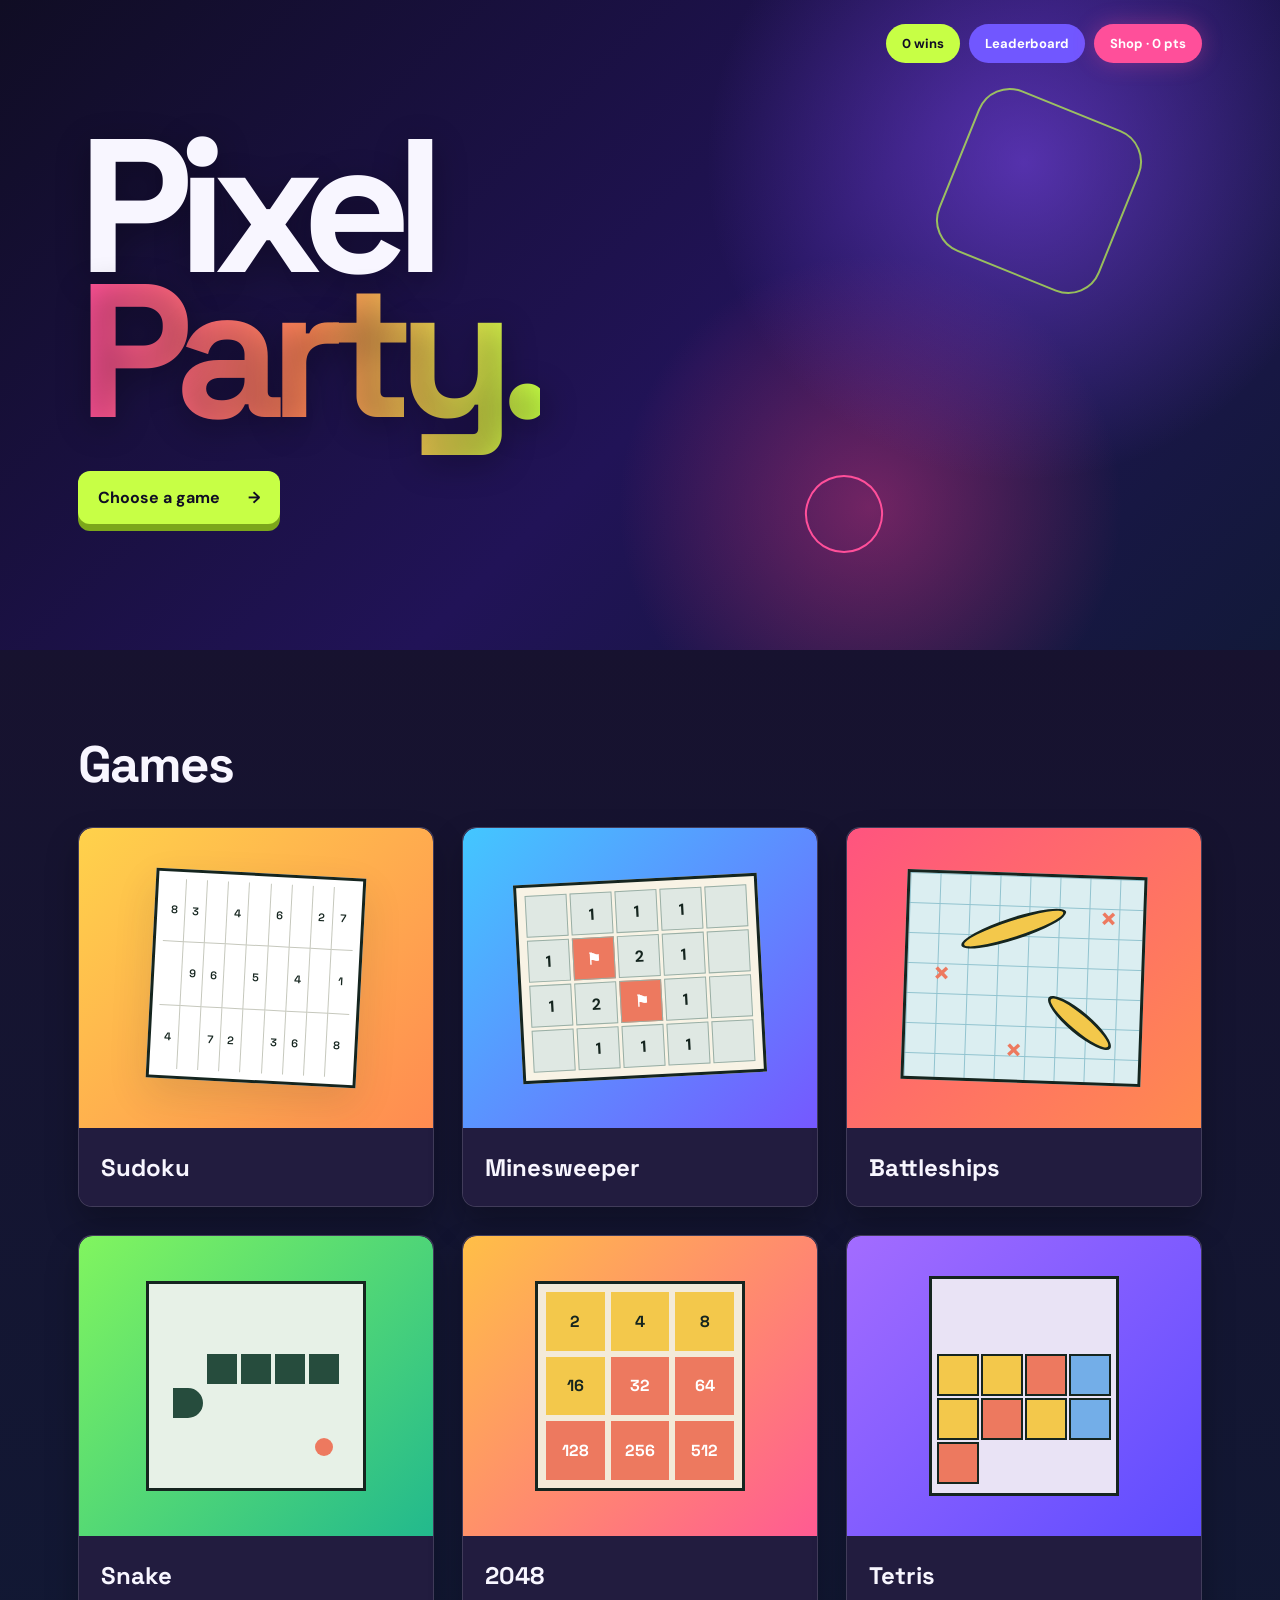
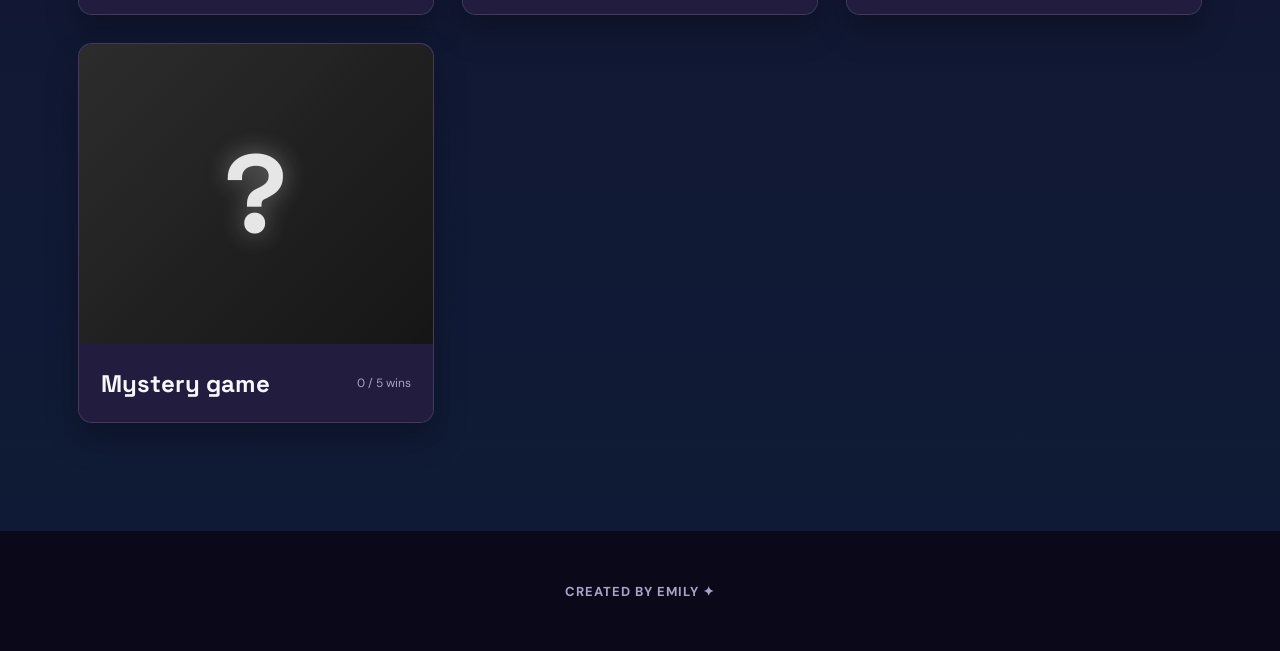
==== index.html @ 3527d2e4 "Build Pixel Party game collection" ====
<!doctype html>
<html lang="en">
<head>
  <meta charset="utf-8">
  <meta name="viewport" content="width=device-width, initial-scale=1">
  <meta name="theme-color" content="#fff8e8">
  <title>Pixel Party — Quick classic games</title>
  <link rel="stylesheet" href="styles.css">
</head>
<body class="home-body">
  <main>
    <div class="stat-pills">
      <span class="wins-pill"><b id="home-wins">0</b> wins</span>
      <a class="leader-pill" href="leaderboard.html">Leaderboard</a>
      <a class="shop-pill" href="shop.html" title="Points are saved in this browser">Shop · <span id="home-points">0</span> pts</a>
    </div>
    <section class="hero">
      <div class="hero-copy">
        <h1>Pixel<br><span>Party.</span></h1>
        <a class="primary-button" href="#games">Choose a game <span>→</span></a>
      </div>
    </section>

    <section class="games-section" id="games">
      <div class="section-heading">
        <h2>Games</h2>
      </div>
      <div class="game-grid">
        <article class="game-card card-yellow">
          <div class="game-preview sudoku-preview">
            <div class="preview-grid" aria-hidden="true"><span>8</span><span>3</span><span></span><span>4</span><span></span><span>6</span><span></span><span>2</span><span>7</span><span></span><span>9</span><span>6</span><span></span><span>5</span><span></span><span>4</span><span></span><span>1</span><span>4</span><span></span><span>7</span><span>2</span><span></span><span>3</span><span>6</span><span></span><span>8</span></div>
            <a class="play-pop" href="sudoku.html"><span>▶</span> Play now</a>
          </div>
          <div class="card-meta"><h3>Sudoku</h3></div>
        </article>

        <article class="game-card card-blue">
          <div class="game-preview mine-preview">
            <div class="mine-grid"><i></i><i>1</i><i>1</i><i>1</i><i></i><i>1</i><i>⚑</i><i>2</i><i>1</i><i></i><i>1</i><i>2</i><i>⚑</i><i>1</i><i></i><i></i><i>1</i><i>1</i><i>1</i><i></i></div>
            <a class="play-pop" href="minesweeper.html"><span>▶</span> Play now</a>
          </div>
          <div class="card-meta"><h3>Minesweeper</h3></div>
        </article>

        <article class="game-card card-coral">
          <div class="game-preview ship-preview">
            <div class="sea"><span class="ship ship-a"></span><span class="ship ship-b"></span><i class="splash s1">×</i><i class="splash s2">×</i><i class="splash s3">×</i></div>
            <a class="play-pop" href="battleships.html"><span>▶</span> Play now</a>
          </div>
          <div class="card-meta"><h3>Battleships</h3></div>
        </article>
        <article class="game-card card-snake">
          <div class="game-preview snake-preview">
            <div class="snake-art" aria-hidden="true"><i></i><i></i><i></i><i></i><i></i><b></b></div>
            <a class="play-pop" href="snake.html"><span>▶</span> Play now</a>
          </div>
          <div class="card-meta"><h3>Snake</h3></div>
        </article>
        <article class="game-card card-2048">
          <div class="game-preview twenty-preview">
            <div class="twenty-art" aria-hidden="true"><i>2</i><i>4</i><i>8</i><i>16</i><i>32</i><i>64</i><i>128</i><i>256</i><i>512</i></div>
            <a class="play-pop" href="2048.html"><span>▶</span> Play now</a>
          </div>
          <div class="card-meta"><h3>2048</h3></div>
        </article>
        <article class="game-card card-tetris">
          <div class="game-preview tetris-preview">
            <div class="tetris-art" aria-hidden="true"><i></i><i></i><i></i><i></i><i></i><i></i><i></i><i></i><i></i></div>
            <a class="play-pop" href="tetris.html"><span>▶</span> Play now</a>
          </div>
          <div class="card-meta"><h3>Tetris</h3></div>
        </article>
        <article class="game-card mystery-card" id="mystery-card">
          <div class="game-preview mystery-preview">
            <div class="mystery-mark" aria-hidden="true">?</div>
            <a class="play-pop mystery-link" href="memory.html"><span>▶</span> Play now</a>
          </div>
          <div class="card-meta"><h3 id="mystery-title">Mystery game</h3><span class="unlock-copy" id="unlock-copy">Win 5 games</span></div>
        </article>
      </div>
    </section>
  </main>
  <footer class="creator-footer">Created by Emily ✦</footer>
  <script src="games.js"></script><script>initHomeEconomy()</script>
</body>
</html>
---- styles.css ----
@import url('https://fonts.googleapis.com/css2?family=DM+Sans:wght@400;500;600;700&family=Space+Grotesk:wght@600;700&display=swap');
:root{--ink:#15251f;--paper:#fffaf0;--cream:#f3ead8;--green:#264c3d;--yellow:#f3c84b;--blue:#73aee8;--coral:#ed795f;--white:#fffef9;--shadow:0 16px 40px rgba(28,48,40,.12)}
*{box-sizing:border-box}html{scroll-behavior:smooth}body{margin:0;background:var(--paper);color:var(--ink);font-family:'DM Sans',sans-serif}.site-header{height:78px;display:flex;align-items:center;justify-content:space-between;max-width:1180px;margin:auto;padding:0 28px;border-bottom:1px solid rgba(21,37,31,.12)}a{color:inherit}.brand{font-family:'Space Grotesk',sans-serif;font-weight:700;text-decoration:none;font-size:20px;display:flex;align-items:center;gap:10px}.brand-mark{width:31px;height:31px;display:grid;place-items:center;background:var(--green);color:#fff;border-radius:6px;transform:rotate(-4deg)}.quiet-link{font-weight:600;text-decoration:none;font-size:14px}.quiet-link span{margin-left:7px}.hero{min-height:590px;max-width:1180px;margin:auto;padding:70px 28px 64px;display:grid;grid-template-columns:1.1fr .9fr;align-items:center;gap:50px}.eyebrow{text-transform:uppercase;letter-spacing:.18em;font-size:12px;font-weight:700;margin:0 0 18px;color:#476057}.hero h1{font:700 clamp(54px,7vw,94px)/.92 'Space Grotesk',sans-serif;letter-spacing:-.06em;margin:0}.hero h1 span{color:var(--coral)}.hero-text{font-size:18px;line-height:1.6;max-width:500px;color:#53645e;margin:30px 0}.primary-button{display:inline-flex;align-items:center;gap:28px;background:var(--green);color:white;padding:16px 20px;border-radius:8px;text-decoration:none;font-weight:700;box-shadow:0 7px 0 #17362a;transition:.15s}.primary-button:hover{transform:translateY(-2px);box-shadow:0 9px 0 #17362a}.hero-art{height:390px;position:relative;background:var(--yellow);border-radius:48% 52% 42% 58%/45% 44% 56% 55%;transform:rotate(-2deg)}.mini-window{position:absolute;background:var(--white);box-shadow:var(--shadow);border:3px solid var(--ink)}.window-one{width:210px;height:220px;top:38px;left:38px;border-radius:12px;display:grid;grid-template-columns:repeat(3,1fr);grid-template-rows:28px repeat(2,1fr);padding:10px;gap:4px;transform:rotate(-7deg)}.window-one span{width:9px;height:9px;border-radius:50%;background:var(--coral);align-self:center}.window-one span+span{background:var(--yellow)}.window-one span+span+span{background:var(--blue)}.window-one b{display:grid;place-items:center;border:1px solid #c6c8bd;font:600 20px 'Space Grotesk'}.window-two{width:190px;height:180px;right:20px;bottom:28px;border-radius:10px;display:grid;grid-template-columns:repeat(3,1fr);padding:15px;gap:4px;transform:rotate(8deg)}.window-two i{font-style:normal;display:grid;place-items:center;background:#d4e3da;border:1px solid #9eafa5}.window-two i:first-child{background:var(--coral);color:white}.spark{position:absolute;font-size:34px}.spark-one{right:20px;top:20px}.spark-two{left:5px;bottom:35px;color:var(--coral)}.games-section{background:var(--green);color:white;padding:88px max(28px,calc((100vw - 1124px)/2)) 108px}.section-heading{display:flex;justify-content:space-between;align-items:end;margin-bottom:38px}.section-heading .eyebrow{color:#bed2c9}.section-heading h2{font:700 clamp(36px,4vw,54px) 'Space Grotesk';letter-spacing:-.04em;margin:0}.section-heading>p{color:#bed2c9;max-width:270px;line-height:1.5}.game-grid{display:grid;grid-template-columns:repeat(3,1fr);gap:24px}.game-card{color:var(--ink)}.game-preview{height:300px;border-radius:14px;position:relative;overflow:hidden;display:grid;place-items:center}.card-yellow .game-preview{background:var(--yellow)}.card-blue .game-preview{background:var(--blue)}.card-coral .game-preview{background:var(--coral)}.play-pop{position:absolute;left:50%;bottom:18px;transform:translate(-50%,20px);opacity:0;background:var(--ink);color:white;padding:13px 18px;border-radius:8px;text-decoration:none;font-weight:700;white-space:nowrap;transition:.22s;z-index:4}.play-pop span{font-size:10px;margin-right:7px}.game-preview:hover .play-pop,.game-preview:focus-within .play-pop{opacity:1;transform:translate(-50%,0)}.preview-grid{width:210px;height:210px;background:white;padding:7px;display:grid;grid-template-columns:repeat(9,1fr);word-spacing:100px;overflow:hidden;font:600 11px/22px 'Space Grotesk';box-shadow:var(--shadow);transform:rotate(3deg);border:3px solid var(--ink)}.mine-grid{display:grid;grid-template-columns:repeat(5,42px);gap:3px;transform:rotate(-3deg);border:3px solid var(--ink);padding:8px;background:#f8f3e5}.mine-grid i{height:42px;display:grid;place-items:center;background:#dfe8e3;border:1px solid #9aafa5;font-style:normal;font-weight:700}.mine-grid i:nth-child(7),.mine-grid i:nth-child(13){background:var(--coral);color:white}.sea{width:240px;height:210px;background-color:#dbeef1;background-image:linear-gradient(#91c3cf 1px,transparent 1px),linear-gradient(90deg,#91c3cf 1px,transparent 1px);background-size:30px 30px;border:3px solid var(--ink);position:relative;transform:rotate(2deg)}.ship{position:absolute;height:22px;border:3px solid var(--ink);border-radius:50%;background:var(--yellow)}.ship-a{width:110px;top:42px;left:50px;transform:rotate(-20deg)}.ship-b{width:80px;bottom:48px;right:20px;transform:rotate(38deg)}.splash{position:absolute;color:var(--coral);font:700 30px 'Space Grotesk';font-style:normal}.s1{left:25px;top:80px}.s2{right:25px;top:20px}.s3{left:100px;bottom:10px}.card-meta{background:var(--white);border-radius:0 0 12px 12px;padding:22px 20px;display:flex;justify-content:space-between;align-items:end}.card-meta>div{display:flex;align-items:baseline;gap:11px}.game-number{font-size:11px;color:#85918c;font-weight:700}.card-meta h3{font:700 25px 'Space Grotesk';margin:0}.card-meta p{font-size:12px;color:#6a7873;margin:0}footer{max-width:1180px;margin:auto;min-height:150px;padding:40px 28px;display:flex;justify-content:space-between;align-items:center;color:#53645e;font-size:13px}footer a{font-weight:700;text-decoration:none}.footer-brand{color:var(--ink);font-size:17px}
/* Game pages */
.game-body{min-height:100vh;background:#f4eddf}.game-shell{max-width:980px;margin:auto;padding:24px}.game-top{display:flex;align-items:center;justify-content:space-between;margin-bottom:32px}.back-link{text-decoration:none;font-weight:700}.game-title{text-align:center}.game-title h1{font:700 42px 'Space Grotesk';margin:10px 0 4px}.game-title p{color:#60716a;margin:0}.board-wrap{background:var(--white);border:1px solid #ded8ca;border-radius:18px;padding:28px;box-shadow:var(--shadow);max-width:660px;margin:28px auto}.toolbar{display:flex;justify-content:space-between;align-items:center;margin-bottom:22px}.toolbar button,.reset-btn{font:700 14px 'DM Sans';border:0;background:var(--green);color:white;border-radius:7px;padding:11px 16px;cursor:pointer}.status{font-weight:700;color:#52655d}.game-note{text-align:center;color:#6f7d77;font-size:13px;margin-top:18px}
.sudoku-board{display:grid;grid-template-columns:repeat(9,1fr);max-width:504px;margin:auto;border:3px solid var(--ink)}.sudoku-cell{aspect-ratio:1;border:1px solid #bdc7c1;background:white;text-align:center;font:600 clamp(16px,3vw,23px) 'Space Grotesk';width:100%;min-width:0;color:#1d5f90}.sudoku-cell:focus{outline:3px solid var(--yellow);z-index:2}.sudoku-cell.given{background:#f0ecdf;color:var(--ink)}.sudoku-cell:nth-child(3n){border-right:3px solid var(--ink)}.sudoku-cell:nth-child(9n){border-right:0}.sudoku-cell:nth-child(n+19):nth-child(-n+27),.sudoku-cell:nth-child(n+46):nth-child(-n+54){border-bottom:3px solid var(--ink)}
.mines-board{display:grid;grid-template-columns:repeat(9,1fr);max-width:504px;margin:auto;border:3px solid var(--ink);background:#9bada5}.mine-cell{aspect-ratio:1;border:1px solid #a8b4ae;background:#dce5e0;font:700 18px 'Space Grotesk';cursor:pointer;color:#206b9b}.mine-cell:hover{background:#f3c84b}.mine-cell.open{background:#f6f2e7;cursor:default}.mine-cell.flagged{background:#f3c84b}.mine-cell.boom{background:var(--coral)}
.battle-layout{display:grid;grid-template-columns:1fr 1fr;gap:26px}.battle-side h3{text-align:center;font:700 18px 'Space Grotesk'}.battle-grid{display:grid;grid-template-columns:repeat(8,1fr);border:3px solid var(--ink)}.battle-cell{aspect-ratio:1;border:1px solid #83acb5;background:#d8eff2;cursor:pointer;padding:0}.battle-cell:hover{background:#f3c84b}.battle-cell.ship-cell{background:#6b887b}.battle-cell.hit{background:var(--coral)}.battle-cell.miss{background:#eef7f8;position:relative}.battle-cell.miss:after{content:'•';font-size:24px;color:#7da5ad}.battle-cell.sunk{background:#283c34}
@media(max-width:760px){.hero{grid-template-columns:1fr;padding-top:48px}.hero-art{height:300px}.section-heading{display:block}.section-heading>p{margin-top:16px}.game-grid{grid-template-columns:1fr}.game-preview{height:280px}.card-meta p{display:none}.game-preview .play-pop{opacity:1;transform:translate(-50%,0)}footer{flex-direction:column;gap:25px}.battle-layout{grid-template-columns:1fr}.game-shell{padding:16px}.board-wrap{padding:16px}.hero h1{font-size:54px}}
@media(prefers-reduced-motion:reduce){html{scroll-behavior:auto}*{transition:none!important}}

/* Simplified homepage and Sudoku controls */
.hero{min-height:610px;display:flex;align-items:center;padding:80px 28px 72px}
.hero-copy{width:100%}
.hero h1{font-size:clamp(88px,15vw,190px);line-height:.76;letter-spacing:-.085em}
.hero-text{margin:42px 0 30px}
.difficulty-picker{display:flex;gap:7px;flex-wrap:wrap}
.toolbar .difficulty-button{background:#ebe8de;color:var(--ink);border:1px solid #b9c2bd;padding:9px 13px}
.toolbar .difficulty-button.active{background:var(--yellow);border-color:var(--ink)}
.board-wrap>.status{margin:0 0 16px;text-align:center}
@media(max-width:760px){.hero{min-height:540px}.hero h1{font-size:clamp(76px,25vw,120px)}.toolbar{gap:12px;align-items:flex-start}.difficulty-picker{gap:5px}}

/* End-of-game popup */
.game-modal{position:fixed;inset:0;z-index:20;display:grid;place-items:center;padding:24px;background:rgba(21,37,31,.62);opacity:0;visibility:hidden;transition:opacity .18s ease,visibility .18s ease}
.game-modal.open{opacity:1;visibility:visible}
.game-modal-card{width:min(390px,100%);background:var(--white);border:3px solid var(--ink);border-radius:16px;padding:32px;text-align:center;box-shadow:0 18px 0 rgba(21,37,31,.25);transform:translateY(12px);transition:transform .18s ease}
.game-modal.open .game-modal-card{transform:translateY(0)}
.game-modal-icon{width:52px;height:52px;display:grid;place-items:center;margin:0 auto 18px;border-radius:50%;background:var(--yellow);font-size:24px}
.game-modal h2{font:700 32px 'Space Grotesk';margin:0 0 8px}
.game-modal p{margin:0 0 24px;color:#66756f}
.game-modal-actions{display:grid;gap:10px}
.game-modal-actions button,.game-modal-actions a{display:block;border:0;border-radius:8px;padding:14px 18px;font:700 14px 'DM Sans';text-decoration:none;cursor:pointer}
.game-modal-actions button{background:var(--green);color:white}
.game-modal-actions a{background:#ebe8de;color:var(--ink)}

/* Cleaner, unified game cards */
.hero{min-height:570px}
.hero .primary-button{margin-top:48px}
.section-heading{display:block;margin-bottom:30px}
.section-heading h2{font:700 clamp(36px,4vw,54px) 'Space Grotesk';letter-spacing:-.04em;margin:0}
.game-card{display:flex;flex-direction:column;overflow:hidden;border-radius:14px;background:var(--white)}
.game-preview{width:100%;border-radius:14px 14px 0 0}
.card-meta{min-height:78px;border-radius:0;padding:20px 22px;display:flex;align-items:center}
.card-meta h3{font:700 24px 'Space Grotesk';margin:0}
footer{justify-content:center;min-height:120px}
.preview-grid{grid-template-columns:repeat(9,1fr);grid-template-rows:repeat(3,1fr);word-spacing:normal;line-height:normal;padding:7px}
.preview-grid span{display:grid;place-items:center;border-right:1px solid #c6c8bd;border-bottom:1px solid #c6c8bd}
.preview-grid span:nth-child(9n){border-right:0}
.preview-grid span:nth-last-child(-n+9){border-bottom:0}
.card-snake .game-preview{background:#86b889}.card-2048 .game-preview{background:#e6b76b}.card-tetris .game-preview{background:#9078c5}
.snake-art{width:220px;height:210px;position:relative;background:#e7f1e7;border:3px solid var(--ink);display:grid;grid-template-columns:repeat(5,34px);place-content:center}.snake-art i{height:34px;background:var(--green);border:2px solid #e7f1e7}.snake-art i:nth-child(1){grid-column:2}.snake-art i:nth-child(5){border-radius:0 50% 50% 0}.snake-art b{position:absolute;width:18px;height:18px;background:var(--coral);border-radius:50%;right:30px;bottom:32px}.twenty-art{width:210px;display:grid;grid-template-columns:repeat(3,1fr);gap:6px;padding:8px;background:#f3ead8;border:3px solid var(--ink)}.twenty-art i{aspect-ratio:1;display:grid;place-items:center;background:var(--yellow);font:700 16px 'Space Grotesk';font-style:normal}.twenty-art i:nth-child(n+5){background:var(--coral);color:white}.tetris-art{width:190px;height:220px;display:grid;grid-template-columns:repeat(4,42px);grid-auto-rows:42px;align-content:end;justify-content:center;border:3px solid var(--ink);background:#e9e3f5;padding:9px;gap:2px}.tetris-art i{background:var(--yellow);border:2px solid var(--ink)}.tetris-art i:nth-child(3n){background:var(--coral)}.tetris-art i:nth-child(4n){background:var(--blue)}
.arcade-wrap{max-width:520px}.arcade-canvas,.tetris-canvas{display:block;max-width:100%;height:auto;margin:auto;border:3px solid var(--ink);background:#edf2ec}.tetris-canvas{background:#172a23}.twenty-board{display:grid;grid-template-columns:repeat(4,1fr);gap:8px;max-width:480px;margin:auto;padding:8px;background:#b7aa97;border-radius:8px}.twenty-cell{aspect-ratio:1;display:grid;place-items:center;border-radius:6px;background:#d6cbbb;font:700 clamp(20px,5vw,32px) 'Space Grotesk';color:#394b44}.twenty-cell[data-value="0"]{color:transparent}.twenty-cell[data-value="4"]{background:#eee0b7}.twenty-cell[data-value="8"]{background:#efb46d}.twenty-cell[data-value="16"],.twenty-cell[data-value="32"]{background:var(--coral);color:white}.twenty-cell[data-value="64"],.twenty-cell[data-value="128"],.twenty-cell[data-value="256"],.twenty-cell[data-value="512"],.twenty-cell[data-value="1024"],.twenty-cell[data-value="2048"]{background:var(--green);color:white}
.shop-pill{position:absolute;top:24px;right:max(28px,calc((100vw - 1124px)/2));z-index:5;background:var(--green);color:white;padding:11px 16px;border-radius:999px;text-decoration:none;font-weight:700;font-size:13px}.mystery-preview{background:#d9d4c8}.mystery-mark{font:700 110px 'Space Grotesk';color:#8d928d}.mystery-card.locked .game-preview{filter:grayscale(1)}.mystery-card.locked .play-pop{display:none}.unlock-copy{font-size:12px;color:#7b8782;margin-left:auto}.shop-shell{max-width:900px}.shop-grid{display:grid;grid-template-columns:repeat(2,1fr);gap:18px;margin:36px 0}.shop-item{background:var(--white);border:1px solid #ded8ca;border-radius:14px;padding:24px;display:flex;align-items:center;gap:18px}.shop-icon{width:62px;height:62px;display:grid;place-items:center;border-radius:12px;background:var(--yellow);font-size:29px}.shop-info{flex:1}.shop-info h2{font:700 20px 'Space Grotesk';margin:0 0 3px}.shop-info p{font-size:13px;color:#6f7d77;margin:0}.shop-item button{border:0;border-radius:7px;background:var(--green);color:white;padding:10px 13px;font-weight:700;cursor:pointer}.shop-item button:disabled{background:#b8bdb9}.memory-board{display:grid;grid-template-columns:repeat(4,1fr);gap:10px;max-width:480px;margin:auto}.memory-card{aspect-ratio:1;border:0;border-radius:9px;background:var(--green);color:transparent;font-size:32px;cursor:pointer}.memory-card.open,.memory-card.matched{background:var(--yellow);color:var(--ink)}body.tetris-sunset .tetris-canvas{background:#4a2434}body.tetris-ocean .tetris-canvas{background:#123b53}@media(max-width:620px){.shop-grid{grid-template-columns:1fr}.shop-pill{top:16px;right:16px}.unlock-copy{display:none}}

/* Purchasable game skins */
.sudoku-midnight .board-wrap{background:#1c2925;border-color:#1c2925}.sudoku-midnight .sudoku-cell{background:#263b34;color:#92c8ef;border-color:#4f685f}.sudoku-midnight .sudoku-cell.given{background:#15251f;color:#f3c84b}.sudoku-mint .sudoku-cell{background:#e7f5ed;color:#22634b}.sudoku-mint .sudoku-cell.given{background:#bfe2cd;color:#15251f}
.battle-navy .battle-cell:not(.hit):not(.miss){background:#bcd6e6;border-color:#668ca3}.battle-navy .battle-cell.ship-cell:not(.hit){background:#274c68}.battle-candy .battle-cell:not(.hit):not(.miss){background:#ffe0df;border-color:#e99aab}.battle-candy .battle-cell.ship-cell:not(.hit){background:#d95f83}
.twenty-neon .twenty-board{background:#1d1830}.twenty-neon .twenty-cell{background:#342951;color:#f4eaff}.twenty-neon .twenty-cell:not([data-value="0"]){background:linear-gradient(135deg,#8d54d8,#ef5da8);color:white}.twenty-pastel .twenty-board{background:#d7cfea}.twenty-pastel .twenty-cell{background:#f4eafa}.twenty-pastel .twenty-cell:not([data-value="0"]){background:linear-gradient(135deg,#f7c7d9,#bde3e2);color:#394b44}

/* Bold homepage theme */
.home-body{background:#100d24;color:#f8f6ff;overflow-x:hidden}
.home-body .hero{position:relative;max-width:none;min-height:650px;padding-left:max(28px,calc((100vw - 1124px)/2));background:radial-gradient(circle at 80% 25%,rgba(135,77,255,.52),transparent 28%),radial-gradient(circle at 68% 78%,rgba(255,61,137,.38),transparent 25%),linear-gradient(135deg,#100d24 0%,#211357 55%,#121939 100%);overflow:hidden}
.home-body .hero:before,.home-body .hero:after{content:'';position:absolute;border:2px solid rgba(191,255,74,.7);transform:rotate(22deg)}
.home-body .hero:before{width:170px;height:170px;border-radius:34px;right:12%;top:16%}.home-body .hero:after{width:74px;height:74px;border-radius:50%;right:31%;bottom:15%;border-color:#ff4f9a}
.home-body .hero-copy{position:relative;z-index:1}
.home-body .hero h1{color:#f8f6ff;text-shadow:0 8px 34px rgba(0,0,0,.32)}
.home-body .hero h1 span{background:linear-gradient(90deg,#ff4f9a,#ff8657 50%,#c7ff45);background-clip:text;-webkit-background-clip:text;color:transparent}
.home-body .primary-button{background:#c7ff45;color:#100d24;box-shadow:0 7px 0 #7ca71b;border-radius:12px}
.home-body .primary-button:hover{box-shadow:0 9px 0 #7ca71b}
.stat-pills{position:absolute;top:24px;right:max(28px,calc((100vw - 1124px)/2));z-index:5;display:flex;gap:9px;align-items:center}
.home-body .shop-pill,.wins-pill{position:static;display:block;padding:11px 16px;border-radius:999px;font-size:13px;font-weight:700}
.home-body .shop-pill{background:#ff4f9a;color:white;box-shadow:0 0 22px rgba(255,79,154,.32)}
.wins-pill{background:#c7ff45;color:#100d24}
.home-body .games-section{background:linear-gradient(180deg,#17122f,#0f1b36);padding-top:82px}
.home-body .section-heading h2{color:#f8f6ff}
.home-body .game-grid{gap:28px}
.home-body .game-card{background:#221c3f;border:1px solid rgba(255,255,255,.14);box-shadow:0 16px 32px rgba(0,0,0,.26);transition:transform .18s ease,box-shadow .18s ease}
.home-body .game-card:hover{transform:translateY(-6px);box-shadow:0 22px 40px rgba(0,0,0,.38)}
.home-body .card-meta{background:#221c3f;color:#f8f6ff}
.home-body .card-yellow .game-preview{background:linear-gradient(135deg,#ffd24b,#ff8b51)}
.home-body .card-blue .game-preview{background:linear-gradient(135deg,#43c7ff,#7558ff)}
.home-body .card-coral .game-preview{background:linear-gradient(135deg,#ff547f,#ff8a4f)}
.home-body .card-snake .game-preview{background:linear-gradient(135deg,#81f55f,#22b98d)}
.home-body .card-2048 .game-preview{background:linear-gradient(135deg,#ffbf47,#ff5b92)}
.home-body .card-tetris .game-preview{background:linear-gradient(135deg,#a36cff,#5e4cff)}
.home-body .mystery-preview{background:linear-gradient(135deg,#30284d,#171329)}
.home-body .mystery-mark{color:#c7ff45;text-shadow:0 0 24px rgba(199,255,69,.4)}
.home-body .unlock-copy{color:#aaa3c7}
.creator-footer{max-width:none;background:#0b0919;color:#aaa3c7;font-weight:700;letter-spacing:.08em;text-transform:uppercase}
@media(max-width:620px){.stat-pills{top:15px;right:15px}.home-body .hero{min-height:590px;padding-top:100px}.home-body .hero:before{right:-60px}.wins-pill,.home-body .shop-pill{padding:9px 12px}}

/* Shared neon theme for shop and game pages */
.game-body{background:radial-gradient(circle at 85% 8%,rgba(116,77,255,.27),transparent 24%),linear-gradient(145deg,#100d24,#151d3b);color:#f8f6ff;min-height:100vh}
.game-body .game-top{border-bottom:1px solid rgba(255,255,255,.12);padding-bottom:20px}.game-body .back-link,.game-body .brand{color:#f8f6ff}.game-body .brand-mark{background:#c7ff45;color:#100d24}.game-body .game-title p{color:#aaa3c7}.game-body .board-wrap{background:#221c3f;border-color:rgba(255,255,255,.14);box-shadow:0 18px 42px rgba(0,0,0,.3)}.game-body .status{color:#f8f6ff}.game-body .toolbar button{background:#ff4f9a}.game-body .game-note{color:#aaa3c7}.game-body .game-modal-card{background:#221c3f;color:#f8f6ff;border-color:#8b70ff}.game-body .game-modal p{color:#aaa3c7}.game-body .game-modal-actions button{background:#c7ff45;color:#100d24}.game-body .game-modal-actions a{background:#352d58;color:#f8f6ff}
.game-body .shop-item{background:#221c3f;border-color:rgba(255,255,255,.14);box-shadow:0 12px 30px rgba(0,0,0,.2)}.game-body .shop-info p{color:#aaa3c7}.game-body .shop-item button{background:#ff4f9a}.game-body .shop-item.owned{border-color:#c7ff45;box-shadow:0 0 0 1px #c7ff45,0 12px 30px rgba(0,0,0,.25)}.game-body .shop-item.owned .shop-icon{background:#c7ff45;color:#100d24}
.leader-pill{display:block;padding:11px 16px;border-radius:999px;background:#7157ff;color:white;text-decoration:none;font-size:13px;font-weight:700}.leaderboard-shell{max-width:820px}.leaderboard{margin:36px 0;background:#221c3f;border:1px solid rgba(255,255,255,.14);border-radius:16px;overflow:hidden}.leader-row{display:grid;grid-template-columns:70px 1fr 100px 70px;align-items:center;gap:12px;min-height:68px;padding:0 22px;border-bottom:1px solid rgba(255,255,255,.1)}.leader-row:last-child{border-bottom:0}.leader-row.you{background:linear-gradient(90deg,rgba(199,255,69,.16),rgba(113,87,255,.15))}.leader-row small{margin-left:8px;padding:3px 7px;border-radius:999px;background:#c7ff45;color:#100d24;font-weight:700}.leader-row button{border:0;border-radius:7px;padding:9px;background:#ff4f9a;color:white;font-weight:700;cursor:pointer}.leader-row input{width:min(100%,220px);padding:9px;border:2px solid #c7ff45;border-radius:7px;background:#100d24;color:white;font:inherit}.leader-head{min-height:48px;color:#aaa3c7;font-size:12px;text-transform:uppercase;letter-spacing:.08em}
@media(max-width:620px){.stat-pills{flex-wrap:wrap;justify-content:flex-end;max-width:310px}.leader-pill{padding:9px 12px}.leader-row{grid-template-columns:44px 1fr 65px 54px;padding:0 12px;gap:7px}.leader-head{font-size:10px}.leader-row small{display:none}}

/* Universal pause and end controls */
.game-controls{display:flex;gap:7px;margin-left:auto}.toolbar>.game-controls button{padding:10px 13px}.toolbar>.game-controls .pause-game{background:#7157ff}.toolbar>.game-controls .end-game{background:#e54867}.control-modal .game-modal-actions .confirm-end{background:#e54867;color:white}.control-modal .game-modal-actions .cancel-end{background:#352d58;color:white}.control-modal strong{color:#c7ff45}
@media(max-width:620px){.toolbar{flex-wrap:wrap}.game-controls{width:100%;margin-left:0}.game-controls button{flex:1}}
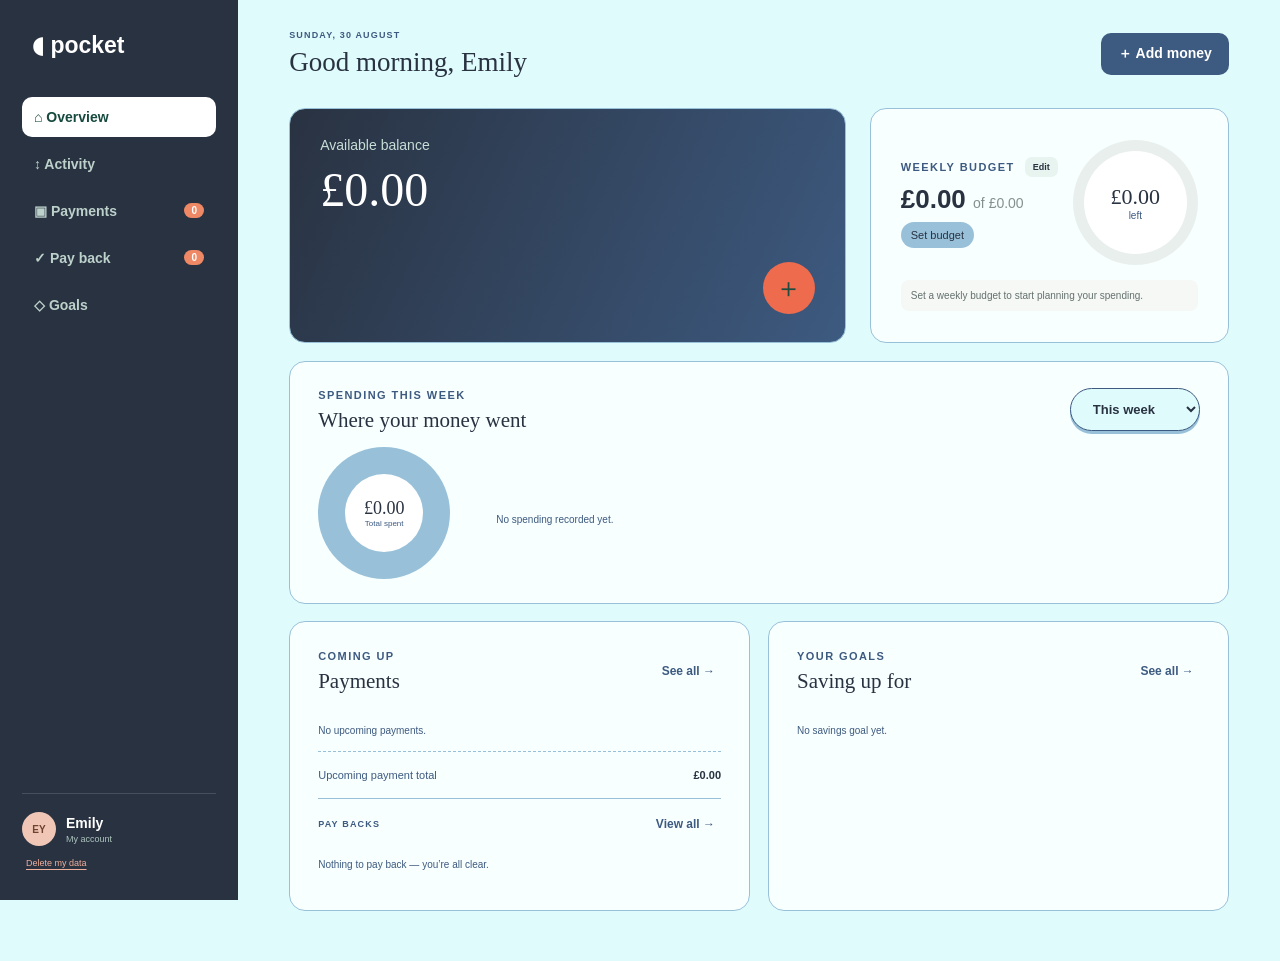
==== commit 6bcea47e: "Build Pocket budget tracker dashboard" ====
--- a/index.html
+++ b/index.html
@@ -1,86 +1,18 @@
-<!doctype html>
-<html lang="en">
-<head>
-  <meta charset="utf-8">
-  <meta name="viewport" content="width=device-width, initial-scale=1">
-  <meta name="theme-color" content="#fff8e8">
-  <title>Pixel Party — Quick classic games</title>
-  <link rel="stylesheet" href="styles.css">
-</head>
-<body class="home-body">
-  <main>
-    <div class="stat-pills">
-      <span class="wins-pill"><b id="home-wins">0</b> wins</span>
-      <a class="leader-pill" href="leaderboard.html">Leaderboard</a>
-      <a class="shop-pill" href="shop.html" title="Points are saved in this browser">Shop · <span id="home-points">0</span> pts</a>
-    </div>
-    <section class="hero">
-      <div class="hero-copy">
-        <h1>Pixel<br><span>Party.</span></h1>
-        <a class="primary-button" href="#games">Choose a game <span>→</span></a>
-      </div>
-    </section>
-
-    <section class="games-section" id="games">
-      <div class="section-heading">
-        <h2>Games</h2>
-      </div>
-      <div class="game-grid">
-        <article class="game-card card-yellow">
-          <div class="game-preview sudoku-preview">
-            <div class="preview-grid" aria-hidden="true"><span>8</span><span>3</span><span></span><span>4</span><span></span><span>6</span><span></span><span>2</span><span>7</span><span></span><span>9</span><span>6</span><span></span><span>5</span><span></span><span>4</span><span></span><span>1</span><span>4</span><span></span><span>7</span><span>2</span><span></span><span>3</span><span>6</span><span></span><span>8</span></div>
-            <a class="play-pop" href="sudoku.html"><span>▶</span> Play now</a>
-          </div>
-          <div class="card-meta"><h3>Sudoku</h3></div>
-        </article>
-
-        <article class="game-card card-blue">
-          <div class="game-preview mine-preview">
-            <div class="mine-grid"><i></i><i>1</i><i>1</i><i>1</i><i></i><i>1</i><i>⚑</i><i>2</i><i>1</i><i></i><i>1</i><i>2</i><i>⚑</i><i>1</i><i></i><i></i><i>1</i><i>1</i><i>1</i><i></i></div>
-            <a class="play-pop" href="minesweeper.html"><span>▶</span> Play now</a>
-          </div>
-          <div class="card-meta"><h3>Minesweeper</h3></div>
-        </article>
-
-        <article class="game-card card-coral">
-          <div class="game-preview ship-preview">
-            <div class="sea"><span class="ship ship-a"></span><span class="ship ship-b"></span><i class="splash s1">×</i><i class="splash s2">×</i><i class="splash s3">×</i></div>
-            <a class="play-pop" href="battleships.html"><span>▶</span> Play now</a>
-          </div>
-          <div class="card-meta"><h3>Battleships</h3></div>
-        </article>
-        <article class="game-card card-snake">
-          <div class="game-preview snake-preview">
-            <div class="snake-art" aria-hidden="true"><i></i><i></i><i></i><i></i><i></i><b></b></div>
-            <a class="play-pop" href="snake.html"><span>▶</span> Play now</a>
-          </div>
-          <div class="card-meta"><h3>Snake</h3></div>
-        </article>
-        <article class="game-card card-2048">
-          <div class="game-preview twenty-preview">
-            <div class="twenty-art" aria-hidden="true"><i>2</i><i>4</i><i>8</i><i>16</i><i>32</i><i>64</i><i>128</i><i>256</i><i>512</i></div>
-            <a class="play-pop" href="2048.html"><span>▶</span> Play now</a>
-          </div>
-          <div class="card-meta"><h3>2048</h3></div>
-        </article>
-        <article class="game-card card-tetris">
-          <div class="game-preview tetris-preview">
-            <div class="tetris-art" aria-hidden="true"><i></i><i></i><i></i><i></i><i></i><i></i><i></i><i></i><i></i></div>
-            <a class="play-pop" href="tetris.html"><span>▶</span> Play now</a>
-          </div>
-          <div class="card-meta"><h3>Tetris</h3></div>
-        </article>
-        <article class="game-card mystery-card" id="mystery-card">
-          <div class="game-preview mystery-preview">
-            <div class="mystery-mark" aria-hidden="true">?</div>
-            <a class="play-pop mystery-link" href="memory.html"><span>▶</span> Play now</a>
-          </div>
-          <div class="card-meta"><h3 id="mystery-title">Mystery game</h3><span class="unlock-copy" id="unlock-copy">Win 5 games</span></div>
-        </article>
-      </div>
-    </section>
-  </main>
-  <footer class="creator-footer">Created by Emily ✦</footer>
-  <script src="games.js"></script><script>initHomeEconomy()</script>
-</body>
-</html>
+<!doctype html><html lang="en"><head><meta charset="utf-8"><meta name="viewport" content="width=device-width,initial-scale=1"><title>Pocket — Your money, made simple</title><link rel="stylesheet" href="styles.css"></head><body>
+<aside><a class="brand">◖ pocket</a><nav><button class="active" data-page="home">⌂ Overview</button><button data-page="activity">↕ Activity</button><button data-page="payments">▣ Payments <b>3</b></button><button data-page="payback">✓ Pay back <b id="debtBadge">0</b></button><button data-page="goals">◇ Goals</button></nav><div class="profile"><i>EY</i><span><strong>Emily</strong><small>My account</small></span></div><button class="deleteData" id="deleteData">Delete my data</button></aside>
+<main><header><button id="menu">☰</button><div><small>SUNDAY, 30 AUGUST</small><h1 id="title">Good morning, Emily</h1></div><button class="primary" id="addIncome">＋ Add money</button></header>
+<section class="page active" id="home"><div class="summary"><article class="balance"><div class="spread"><div><p>Available balance</p><h2 id="balance">£486.20</h2></div><em>↗ £42.00 this month</em></div><footer><div><small>● MONEY IN</small><strong id="moneyIn"></strong></div><div><small>● MONEY OUT</small><strong id="moneyOut"></strong></div><button id="quickAdd">＋</button></footer></article><article class="budget"><div><div class="budgetLabel"><label>WEEKLY BUDGET</label><button id="setBudget">Edit</button></div><h3><span id="spent"></span> <small>of <span id="weeklyLimit">£60.00</span></small></h3><mark id="status">On track</mark></div><div class="ring" id="ring"><span><strong id="left"></strong><small>left</small></span></div><p id="tip">You can spend about £5.55 a day until Sunday.</p></article></div>
+<div class="columns"><div class="overview-optional" aria-hidden="true"><article class="panel"><div class="heading"><div><label>SPENDING THIS WEEK</label><h3>Where your money went</h3></div><select><option>This week</option><option>Last week</option></select></div><div class="chart"><div class="donut"><span><strong id="total"></strong><small>Total spent</small></span></div><div id="cats" class="cats"></div></div></article><article class="panel"><div class="heading"><div><label>LATEST ACTIVITY</label><h3>Recent transactions</h3></div><button class="link" data-go="activity">View all →</button></div><div id="recent"></div></article></div>
+<div class="overview-core"><article class="panel"><div class="heading"><div><label>COMING UP</label><h3>Payments</h3></div><button class="link" data-go="payments">See all →</button></div><div id="upcoming"></div><div class="due"><span>Upcoming payment total</span><strong>£24.98</strong></div><div class="comingDivider"><span>PAY BACKS</span><button class="link" data-go="payback">View all →</button></div><div id="upcomingDebts"></div></article><article class="panel"><div class="heading"><div><label>YOUR GOALS</label><h3>Saving up for</h3></div><button class="link" data-go="goals">See all →</button></div><div id="goalList"></div></article><article class="nudge" id="nudge"><b>!</b><span><strong>A little heads-up</strong><small>You spent £8 more on snacks than last week.</small></span><button>×</button></article></div></div></section>
+<section class="page sub" id="activity"><label>EVERY POUND, IN ONE PLACE</label><h2>Activity</h2><p>See what came in and where it went.</p><article class="panel"><div class="heading"><h3>All transactions</h3><button class="primary" id="addExpense">＋ Add</button></div><div id="all"></div></article></section>
+<section class="page sub" id="payments"><div class="subHead"><div><label>NO MORE SURPRISE CHARGES</label><h2>Payments</h2><p>Everything due soon, clearly laid out.</p></div><button class="primary" id="newPayment">＋ Add payment</button></div><div id="paymentCards"></div></section>
+<section class="page sub" id="payback"><div class="subHead"><div><label>KEEP YOUR PROMISES IN SIGHT</label><h2>Pay-back checklist</h2><p>Keep track of what you owe and tick it off when it is paid.</p></div><button class="primary" id="newDebt">＋ Add item</button></div><article class="debtSummary"><div><small>STILL TO PAY</small><strong id="debtTotal">£0.00</strong></div><span id="debtProgress">Nothing outstanding</span></article><div id="debtList"></div></section>
+<section class="page sub" id="goals"><div class="subHead"><div><label>SOMETHING WORTH WAITING FOR</label><h2>Goals</h2><p>Watch your savings get closer to the finish line.</p></div><button class="primary" id="newGoal">＋ New goal</button></div><div id="goalCards"></div></section></main>
+<div class="backdrop hidden" id="modal"><form><button type="button" class="close">×</button><label>KEEP YOUR BALANCE UP TO DATE</label><h2>Add a purchase</h2><div class="toggle"><button type="button" class="active" data-type="expense">I spent</button><button type="button" data-type="income">I earned</button></div><label>AMOUNT<div class="amount">£ <input id="amount" type="number" min=".01" step=".01" placeholder="0.00" required></div></label><label><span id="noteLabel">WHAT WAS IT FOR?</span><input id="note" placeholder="e.g. Cinema ticket" maxlength="40" required></label><label id="categoryField">CATEGORY<select id="category"><option>Fun</option><option>Food & drink</option><option>Shopping</option><option>Transport</option><option>Other</option></select></label><button class="primary save" id="saveActivity">Save to Pocket</button><button type="button" class="deleteFromEdit hidden" id="deleteFromEdit">Delete activity</button></form></div>
+<div class="backdrop hidden" id="budgetModal"><form id="budgetForm"><button type="button" class="close" data-close="budgetModal">×</button><label>PLAN YOUR WEEK</label><h2>Set weekly budget</h2><p>Choose the most you want to spend this week. Staying below it leaves more money for your savings goals.</p><label>WEEKLY SPENDING LIMIT<div class="amount">£ <input id="budgetAmount" type="number" min="1" step=".01" required></div></label><button class="primary save">Save weekly budget</button></form></div>
+<div class="backdrop hidden" id="deleteActivityModal"><section class="deleteDialog"><span class="warningIcon">!</span><button type="button" class="close" data-close="deleteActivityModal">×</button><label>DELETE ACTIVITY</label><h2>Remove this activity?</h2><p id="deleteActivityName"></p><p>Your balance and weekly spending will update immediately.</p><div class="deleteActions"><button type="button" class="cancelDelete" data-close="deleteActivityModal">Keep it</button><button type="button" class="confirmDelete" id="confirmActivityDelete">Delete activity</button></div></section></div>
+<div class="backdrop hidden" id="paymentModal"><form id="paymentForm"><button type="button" class="close" data-close="paymentModal">×</button><label>PLAN AHEAD</label><h2>Add upcoming payment</h2><label>PAYMENT NAME<input id="paymentName" placeholder="e.g. Music subscription" required></label><label>AMOUNT<div class="amount">£ <input id="paymentAmount" type="number" min=".01" step=".01" required></div></label><div class="formRow"><label>NEXT PAYMENT<input id="paymentDate" type="date" required></label><label>HOW OFTEN?<select id="paymentFrequency"><option>Every week</option><option>Every 2 weeks</option><option selected>Every month</option><option>Every 3 months</option><option>Every year</option><option>One time</option></select></label></div><button class="primary save" id="savePayment">Save payment</button></form></div>
+<div class="backdrop hidden" id="goalModal"><form id="goalForm"><button type="button" class="close" data-close="goalModal">×</button><label>START SAVING</label><h2>Create a goal</h2><label>WHAT ARE YOU SAVING FOR?<input id="goalName" placeholder="e.g. New bike" required></label><div class="formRow"><label>TARGET AMOUNT<div class="amount">£ <input id="goalTarget" type="number" min="1" step=".01" required></div></label><label>ALREADY SAVED<div class="amount">£ <input id="goalSaved" type="number" min="0" step=".01" value="0" required></div></label></div><button class="primary save" id="saveGoal">Create goal</button></form></div>
+<div class="backdrop hidden" id="depositModal"><form id="depositForm"><button type="button" class="close" data-close="depositModal">×</button><label>GET CLOSER</label><h2>Add to goal</h2><p id="depositGoalName"></p><label>HOW MUCH?<div class="amount">£ <input id="depositAmount" type="number" min=".01" step=".01" required></div></label><button class="primary save">Add savings</button></form></div>
+<div class="backdrop hidden" id="debtModal"><form id="debtForm"><button type="button" class="close" data-close="debtModal">×</button><label>ADD TO YOUR CHECKLIST</label><h2>What do you need to pay back?</h2><label>WHO DO YOU OWE?<input id="debtPerson" placeholder="e.g. Jordan" maxlength="40" required></label><label>WHAT IS IT FOR?<input id="debtReason" placeholder="e.g. Cinema ticket" maxlength="50" required></label><div class="formRow"><label>HOW MUCH?<div class="amount">£ <input id="debtAmount" type="number" min=".01" step=".01" required></div></label><label>PAY BACK BY<input id="debtDate" type="date" required></label></div><button class="primary save" id="saveDebt">Add to checklist</button></form></div>
+<div class="backdrop hidden" id="deleteModal"><section class="deleteDialog"><span class="warningIcon">!</span><button type="button" class="close" data-close="deleteModal">×</button><label>DELETE MY DATA</label><h2>Start over with an empty Pocket?</h2><p>This permanently removes all of your activity, payments, pay-back items, and savings goals stored in this browser.</p><div class="deleteActions"><button type="button" class="cancelDelete" data-close="deleteModal">Keep my data</button><button type="button" class="confirmDelete" id="confirmDelete">Yes, delete everything</button></div></section></div><div id="toast"></div><script src="games.js"></script></body></html>
--- a/styles.css
+++ b/styles.css
@@ -1,101 +1,32 @@
-@import url('https://fonts.googleapis.com/css2?family=DM+Sans:wght@400;500;600;700&family=Space+Grotesk:wght@600;700&display=swap');
-:root{--ink:#15251f;--paper:#fffaf0;--cream:#f3ead8;--green:#264c3d;--yellow:#f3c84b;--blue:#73aee8;--coral:#ed795f;--white:#fffef9;--shadow:0 16px 40px rgba(28,48,40,.12)}
-*{box-sizing:border-box}html{scroll-behavior:smooth}body{margin:0;background:var(--paper);color:var(--ink);font-family:'DM Sans',sans-serif}.site-header{height:78px;display:flex;align-items:center;justify-content:space-between;max-width:1180px;margin:auto;padding:0 28px;border-bottom:1px solid rgba(21,37,31,.12)}a{color:inherit}.brand{font-family:'Space Grotesk',sans-serif;font-weight:700;text-decoration:none;font-size:20px;display:flex;align-items:center;gap:10px}.brand-mark{width:31px;height:31px;display:grid;place-items:center;background:var(--green);color:#fff;border-radius:6px;transform:rotate(-4deg)}.quiet-link{font-weight:600;text-decoration:none;font-size:14px}.quiet-link span{margin-left:7px}.hero{min-height:590px;max-width:1180px;margin:auto;padding:70px 28px 64px;display:grid;grid-template-columns:1.1fr .9fr;align-items:center;gap:50px}.eyebrow{text-transform:uppercase;letter-spacing:.18em;font-size:12px;font-weight:700;margin:0 0 18px;color:#476057}.hero h1{font:700 clamp(54px,7vw,94px)/.92 'Space Grotesk',sans-serif;letter-spacing:-.06em;margin:0}.hero h1 span{color:var(--coral)}.hero-text{font-size:18px;line-height:1.6;max-width:500px;color:#53645e;margin:30px 0}.primary-button{display:inline-flex;align-items:center;gap:28px;background:var(--green);color:white;padding:16px 20px;border-radius:8px;text-decoration:none;font-weight:700;box-shadow:0 7px 0 #17362a;transition:.15s}.primary-button:hover{transform:translateY(-2px);box-shadow:0 9px 0 #17362a}.hero-art{height:390px;position:relative;background:var(--yellow);border-radius:48% 52% 42% 58%/45% 44% 56% 55%;transform:rotate(-2deg)}.mini-window{position:absolute;background:var(--white);box-shadow:var(--shadow);border:3px solid var(--ink)}.window-one{width:210px;height:220px;top:38px;left:38px;border-radius:12px;display:grid;grid-template-columns:repeat(3,1fr);grid-template-rows:28px repeat(2,1fr);padding:10px;gap:4px;transform:rotate(-7deg)}.window-one span{width:9px;height:9px;border-radius:50%;background:var(--coral);align-self:center}.window-one span+span{background:var(--yellow)}.window-one span+span+span{background:var(--blue)}.window-one b{display:grid;place-items:center;border:1px solid #c6c8bd;font:600 20px 'Space Grotesk'}.window-two{width:190px;height:180px;right:20px;bottom:28px;border-radius:10px;display:grid;grid-template-columns:repeat(3,1fr);padding:15px;gap:4px;transform:rotate(8deg)}.window-two i{font-style:normal;display:grid;place-items:center;background:#d4e3da;border:1px solid #9eafa5}.window-two i:first-child{background:var(--coral);color:white}.spark{position:absolute;font-size:34px}.spark-one{right:20px;top:20px}.spark-two{left:5px;bottom:35px;color:var(--coral)}.games-section{background:var(--green);color:white;padding:88px max(28px,calc((100vw - 1124px)/2)) 108px}.section-heading{display:flex;justify-content:space-between;align-items:end;margin-bottom:38px}.section-heading .eyebrow{color:#bed2c9}.section-heading h2{font:700 clamp(36px,4vw,54px) 'Space Grotesk';letter-spacing:-.04em;margin:0}.section-heading>p{color:#bed2c9;max-width:270px;line-height:1.5}.game-grid{display:grid;grid-template-columns:repeat(3,1fr);gap:24px}.game-card{color:var(--ink)}.game-preview{height:300px;border-radius:14px;position:relative;overflow:hidden;display:grid;place-items:center}.card-yellow .game-preview{background:var(--yellow)}.card-blue .game-preview{background:var(--blue)}.card-coral .game-preview{background:var(--coral)}.play-pop{position:absolute;left:50%;bottom:18px;transform:translate(-50%,20px);opacity:0;background:var(--ink);color:white;padding:13px 18px;border-radius:8px;text-decoration:none;font-weight:700;white-space:nowrap;transition:.22s;z-index:4}.play-pop span{font-size:10px;margin-right:7px}.game-preview:hover .play-pop,.game-preview:focus-within .play-pop{opacity:1;transform:translate(-50%,0)}.preview-grid{width:210px;height:210px;background:white;padding:7px;display:grid;grid-template-columns:repeat(9,1fr);word-spacing:100px;overflow:hidden;font:600 11px/22px 'Space Grotesk';box-shadow:var(--shadow);transform:rotate(3deg);border:3px solid var(--ink)}.mine-grid{display:grid;grid-template-columns:repeat(5,42px);gap:3px;transform:rotate(-3deg);border:3px solid var(--ink);padding:8px;background:#f8f3e5}.mine-grid i{height:42px;display:grid;place-items:center;background:#dfe8e3;border:1px solid #9aafa5;font-style:normal;font-weight:700}.mine-grid i:nth-child(7),.mine-grid i:nth-child(13){background:var(--coral);color:white}.sea{width:240px;height:210px;background-color:#dbeef1;background-image:linear-gradient(#91c3cf 1px,transparent 1px),linear-gradient(90deg,#91c3cf 1px,transparent 1px);background-size:30px 30px;border:3px solid var(--ink);position:relative;transform:rotate(2deg)}.ship{position:absolute;height:22px;border:3px solid var(--ink);border-radius:50%;background:var(--yellow)}.ship-a{width:110px;top:42px;left:50px;transform:rotate(-20deg)}.ship-b{width:80px;bottom:48px;right:20px;transform:rotate(38deg)}.splash{position:absolute;color:var(--coral);font:700 30px 'Space Grotesk';font-style:normal}.s1{left:25px;top:80px}.s2{right:25px;top:20px}.s3{left:100px;bottom:10px}.card-meta{background:var(--white);border-radius:0 0 12px 12px;padding:22px 20px;display:flex;justify-content:space-between;align-items:end}.card-meta>div{display:flex;align-items:baseline;gap:11px}.game-number{font-size:11px;color:#85918c;font-weight:700}.card-meta h3{font:700 25px 'Space Grotesk';margin:0}.card-meta p{font-size:12px;color:#6a7873;margin:0}footer{max-width:1180px;margin:auto;min-height:150px;padding:40px 28px;display:flex;justify-content:space-between;align-items:center;color:#53645e;font-size:13px}footer a{font-weight:700;text-decoration:none}.footer-brand{color:var(--ink);font-size:17px}
-/* Game pages */
-.game-body{min-height:100vh;background:#f4eddf}.game-shell{max-width:980px;margin:auto;padding:24px}.game-top{display:flex;align-items:center;justify-content:space-between;margin-bottom:32px}.back-link{text-decoration:none;font-weight:700}.game-title{text-align:center}.game-title h1{font:700 42px 'Space Grotesk';margin:10px 0 4px}.game-title p{color:#60716a;margin:0}.board-wrap{background:var(--white);border:1px solid #ded8ca;border-radius:18px;padding:28px;box-shadow:var(--shadow);max-width:660px;margin:28px auto}.toolbar{display:flex;justify-content:space-between;align-items:center;margin-bottom:22px}.toolbar button,.reset-btn{font:700 14px 'DM Sans';border:0;background:var(--green);color:white;border-radius:7px;padding:11px 16px;cursor:pointer}.status{font-weight:700;color:#52655d}.game-note{text-align:center;color:#6f7d77;font-size:13px;margin-top:18px}
-.sudoku-board{display:grid;grid-template-columns:repeat(9,1fr);max-width:504px;margin:auto;border:3px solid var(--ink)}.sudoku-cell{aspect-ratio:1;border:1px solid #bdc7c1;background:white;text-align:center;font:600 clamp(16px,3vw,23px) 'Space Grotesk';width:100%;min-width:0;color:#1d5f90}.sudoku-cell:focus{outline:3px solid var(--yellow);z-index:2}.sudoku-cell.given{background:#f0ecdf;color:var(--ink)}.sudoku-cell:nth-child(3n){border-right:3px solid var(--ink)}.sudoku-cell:nth-child(9n){border-right:0}.sudoku-cell:nth-child(n+19):nth-child(-n+27),.sudoku-cell:nth-child(n+46):nth-child(-n+54){border-bottom:3px solid var(--ink)}
-.mines-board{display:grid;grid-template-columns:repeat(9,1fr);max-width:504px;margin:auto;border:3px solid var(--ink);background:#9bada5}.mine-cell{aspect-ratio:1;border:1px solid #a8b4ae;background:#dce5e0;font:700 18px 'Space Grotesk';cursor:pointer;color:#206b9b}.mine-cell:hover{background:#f3c84b}.mine-cell.open{background:#f6f2e7;cursor:default}.mine-cell.flagged{background:#f3c84b}.mine-cell.boom{background:var(--coral)}
-.battle-layout{display:grid;grid-template-columns:1fr 1fr;gap:26px}.battle-side h3{text-align:center;font:700 18px 'Space Grotesk'}.battle-grid{display:grid;grid-template-columns:repeat(8,1fr);border:3px solid var(--ink)}.battle-cell{aspect-ratio:1;border:1px solid #83acb5;background:#d8eff2;cursor:pointer;padding:0}.battle-cell:hover{background:#f3c84b}.battle-cell.ship-cell{background:#6b887b}.battle-cell.hit{background:var(--coral)}.battle-cell.miss{background:#eef7f8;position:relative}.battle-cell.miss:after{content:'•';font-size:24px;color:#7da5ad}.battle-cell.sunk{background:#283c34}
-@media(max-width:760px){.hero{grid-template-columns:1fr;padding-top:48px}.hero-art{height:300px}.section-heading{display:block}.section-heading>p{margin-top:16px}.game-grid{grid-template-columns:1fr}.game-preview{height:280px}.card-meta p{display:none}.game-preview .play-pop{opacity:1;transform:translate(-50%,0)}footer{flex-direction:column;gap:25px}.battle-layout{grid-template-columns:1fr}.game-shell{padding:16px}.board-wrap{padding:16px}.hero h1{font-size:54px}}
-@media(prefers-reduced-motion:reduce){html{scroll-behavior:auto}*{transition:none!important}}
-
-/* Simplified homepage and Sudoku controls */
-.hero{min-height:610px;display:flex;align-items:center;padding:80px 28px 72px}
-.hero-copy{width:100%}
-.hero h1{font-size:clamp(88px,15vw,190px);line-height:.76;letter-spacing:-.085em}
-.hero-text{margin:42px 0 30px}
-.difficulty-picker{display:flex;gap:7px;flex-wrap:wrap}
-.toolbar .difficulty-button{background:#ebe8de;color:var(--ink);border:1px solid #b9c2bd;padding:9px 13px}
-.toolbar .difficulty-button.active{background:var(--yellow);border-color:var(--ink)}
-.board-wrap>.status{margin:0 0 16px;text-align:center}
-@media(max-width:760px){.hero{min-height:540px}.hero h1{font-size:clamp(76px,25vw,120px)}.toolbar{gap:12px;align-items:flex-start}.difficulty-picker{gap:5px}}
-
-/* End-of-game popup */
-.game-modal{position:fixed;inset:0;z-index:20;display:grid;place-items:center;padding:24px;background:rgba(21,37,31,.62);opacity:0;visibility:hidden;transition:opacity .18s ease,visibility .18s ease}
-.game-modal.open{opacity:1;visibility:visible}
-.game-modal-card{width:min(390px,100%);background:var(--white);border:3px solid var(--ink);border-radius:16px;padding:32px;text-align:center;box-shadow:0 18px 0 rgba(21,37,31,.25);transform:translateY(12px);transition:transform .18s ease}
-.game-modal.open .game-modal-card{transform:translateY(0)}
-.game-modal-icon{width:52px;height:52px;display:grid;place-items:center;margin:0 auto 18px;border-radius:50%;background:var(--yellow);font-size:24px}
-.game-modal h2{font:700 32px 'Space Grotesk';margin:0 0 8px}
-.game-modal p{margin:0 0 24px;color:#66756f}
-.game-modal-actions{display:grid;gap:10px}
-.game-modal-actions button,.game-modal-actions a{display:block;border:0;border-radius:8px;padding:14px 18px;font:700 14px 'DM Sans';text-decoration:none;cursor:pointer}
-.game-modal-actions button{background:var(--green);color:white}
-.game-modal-actions a{background:#ebe8de;color:var(--ink)}
-
-/* Cleaner, unified game cards */
-.hero{min-height:570px}
-.hero .primary-button{margin-top:48px}
-.section-heading{display:block;margin-bottom:30px}
-.section-heading h2{font:700 clamp(36px,4vw,54px) 'Space Grotesk';letter-spacing:-.04em;margin:0}
-.game-card{display:flex;flex-direction:column;overflow:hidden;border-radius:14px;background:var(--white)}
-.game-preview{width:100%;border-radius:14px 14px 0 0}
-.card-meta{min-height:78px;border-radius:0;padding:20px 22px;display:flex;align-items:center}
-.card-meta h3{font:700 24px 'Space Grotesk';margin:0}
-footer{justify-content:center;min-height:120px}
-.preview-grid{grid-template-columns:repeat(9,1fr);grid-template-rows:repeat(3,1fr);word-spacing:normal;line-height:normal;padding:7px}
-.preview-grid span{display:grid;place-items:center;border-right:1px solid #c6c8bd;border-bottom:1px solid #c6c8bd}
-.preview-grid span:nth-child(9n){border-right:0}
-.preview-grid span:nth-last-child(-n+9){border-bottom:0}
-.card-snake .game-preview{background:#86b889}.card-2048 .game-preview{background:#e6b76b}.card-tetris .game-preview{background:#9078c5}
-.snake-art{width:220px;height:210px;position:relative;background:#e7f1e7;border:3px solid var(--ink);display:grid;grid-template-columns:repeat(5,34px);place-content:center}.snake-art i{height:34px;background:var(--green);border:2px solid #e7f1e7}.snake-art i:nth-child(1){grid-column:2}.snake-art i:nth-child(5){border-radius:0 50% 50% 0}.snake-art b{position:absolute;width:18px;height:18px;background:var(--coral);border-radius:50%;right:30px;bottom:32px}.twenty-art{width:210px;display:grid;grid-template-columns:repeat(3,1fr);gap:6px;padding:8px;background:#f3ead8;border:3px solid var(--ink)}.twenty-art i{aspect-ratio:1;display:grid;place-items:center;background:var(--yellow);font:700 16px 'Space Grotesk';font-style:normal}.twenty-art i:nth-child(n+5){background:var(--coral);color:white}.tetris-art{width:190px;height:220px;display:grid;grid-template-columns:repeat(4,42px);grid-auto-rows:42px;align-content:end;justify-content:center;border:3px solid var(--ink);background:#e9e3f5;padding:9px;gap:2px}.tetris-art i{background:var(--yellow);border:2px solid var(--ink)}.tetris-art i:nth-child(3n){background:var(--coral)}.tetris-art i:nth-child(4n){background:var(--blue)}
-.arcade-wrap{max-width:520px}.arcade-canvas,.tetris-canvas{display:block;max-width:100%;height:auto;margin:auto;border:3px solid var(--ink);background:#edf2ec}.tetris-canvas{background:#172a23}.twenty-board{display:grid;grid-template-columns:repeat(4,1fr);gap:8px;max-width:480px;margin:auto;padding:8px;background:#b7aa97;border-radius:8px}.twenty-cell{aspect-ratio:1;display:grid;place-items:center;border-radius:6px;background:#d6cbbb;font:700 clamp(20px,5vw,32px) 'Space Grotesk';color:#394b44}.twenty-cell[data-value="0"]{color:transparent}.twenty-cell[data-value="4"]{background:#eee0b7}.twenty-cell[data-value="8"]{background:#efb46d}.twenty-cell[data-value="16"],.twenty-cell[data-value="32"]{background:var(--coral);color:white}.twenty-cell[data-value="64"],.twenty-cell[data-value="128"],.twenty-cell[data-value="256"],.twenty-cell[data-value="512"],.twenty-cell[data-value="1024"],.twenty-cell[data-value="2048"]{background:var(--green);color:white}
-.shop-pill{position:absolute;top:24px;right:max(28px,calc((100vw - 1124px)/2));z-index:5;background:var(--green);color:white;padding:11px 16px;border-radius:999px;text-decoration:none;font-weight:700;font-size:13px}.mystery-preview{background:#d9d4c8}.mystery-mark{font:700 110px 'Space Grotesk';color:#8d928d}.mystery-card.locked .game-preview{filter:grayscale(1)}.mystery-card.locked .play-pop{display:none}.unlock-copy{font-size:12px;color:#7b8782;margin-left:auto}.shop-shell{max-width:900px}.shop-grid{display:grid;grid-template-columns:repeat(2,1fr);gap:18px;margin:36px 0}.shop-item{background:var(--white);border:1px solid #ded8ca;border-radius:14px;padding:24px;display:flex;align-items:center;gap:18px}.shop-icon{width:62px;height:62px;display:grid;place-items:center;border-radius:12px;background:var(--yellow);font-size:29px}.shop-info{flex:1}.shop-info h2{font:700 20px 'Space Grotesk';margin:0 0 3px}.shop-info p{font-size:13px;color:#6f7d77;margin:0}.shop-item button{border:0;border-radius:7px;background:var(--green);color:white;padding:10px 13px;font-weight:700;cursor:pointer}.shop-item button:disabled{background:#b8bdb9}.memory-board{display:grid;grid-template-columns:repeat(4,1fr);gap:10px;max-width:480px;margin:auto}.memory-card{aspect-ratio:1;border:0;border-radius:9px;background:var(--green);color:transparent;font-size:32px;cursor:pointer}.memory-card.open,.memory-card.matched{background:var(--yellow);color:var(--ink)}body.tetris-sunset .tetris-canvas{background:#4a2434}body.tetris-ocean .tetris-canvas{background:#123b53}@media(max-width:620px){.shop-grid{grid-template-columns:1fr}.shop-pill{top:16px;right:16px}.unlock-copy{display:none}}
-
-/* Purchasable game skins */
-.sudoku-midnight .board-wrap{background:#1c2925;border-color:#1c2925}.sudoku-midnight .sudoku-cell{background:#263b34;color:#92c8ef;border-color:#4f685f}.sudoku-midnight .sudoku-cell.given{background:#15251f;color:#f3c84b}.sudoku-mint .sudoku-cell{background:#e7f5ed;color:#22634b}.sudoku-mint .sudoku-cell.given{background:#bfe2cd;color:#15251f}
-.battle-navy .battle-cell:not(.hit):not(.miss){background:#bcd6e6;border-color:#668ca3}.battle-navy .battle-cell.ship-cell:not(.hit){background:#274c68}.battle-candy .battle-cell:not(.hit):not(.miss){background:#ffe0df;border-color:#e99aab}.battle-candy .battle-cell.ship-cell:not(.hit){background:#d95f83}
-.twenty-neon .twenty-board{background:#1d1830}.twenty-neon .twenty-cell{background:#342951;color:#f4eaff}.twenty-neon .twenty-cell:not([data-value="0"]){background:linear-gradient(135deg,#8d54d8,#ef5da8);color:white}.twenty-pastel .twenty-board{background:#d7cfea}.twenty-pastel .twenty-cell{background:#f4eafa}.twenty-pastel .twenty-cell:not([data-value="0"]){background:linear-gradient(135deg,#f7c7d9,#bde3e2);color:#394b44}
-
-/* Bold homepage theme */
-.home-body{background:#100d24;color:#f8f6ff;overflow-x:hidden}
-.home-body .hero{position:relative;max-width:none;min-height:650px;padding-left:max(28px,calc((100vw - 1124px)/2));background:radial-gradient(circle at 80% 25%,rgba(135,77,255,.52),transparent 28%),radial-gradient(circle at 68% 78%,rgba(255,61,137,.38),transparent 25%),linear-gradient(135deg,#100d24 0%,#211357 55%,#121939 100%);overflow:hidden}
-.home-body .hero:before,.home-body .hero:after{content:'';position:absolute;border:2px solid rgba(191,255,74,.7);transform:rotate(22deg)}
-.home-body .hero:before{width:170px;height:170px;border-radius:34px;right:12%;top:16%}.home-body .hero:after{width:74px;height:74px;border-radius:50%;right:31%;bottom:15%;border-color:#ff4f9a}
-.home-body .hero-copy{position:relative;z-index:1}
-.home-body .hero h1{color:#f8f6ff;text-shadow:0 8px 34px rgba(0,0,0,.32)}
-.home-body .hero h1 span{background:linear-gradient(90deg,#ff4f9a,#ff8657 50%,#c7ff45);background-clip:text;-webkit-background-clip:text;color:transparent}
-.home-body .primary-button{background:#c7ff45;color:#100d24;box-shadow:0 7px 0 #7ca71b;border-radius:12px}
-.home-body .primary-button:hover{box-shadow:0 9px 0 #7ca71b}
-.stat-pills{position:absolute;top:24px;right:max(28px,calc((100vw - 1124px)/2));z-index:5;display:flex;gap:9px;align-items:center}
-.home-body .shop-pill,.wins-pill{position:static;display:block;padding:11px 16px;border-radius:999px;font-size:13px;font-weight:700}
-.home-body .shop-pill{background:#ff4f9a;color:white;box-shadow:0 0 22px rgba(255,79,154,.32)}
-.wins-pill{background:#c7ff45;color:#100d24}
-.home-body .games-section{background:linear-gradient(180deg,#17122f,#0f1b36);padding-top:82px}
-.home-body .section-heading h2{color:#f8f6ff}
-.home-body .game-grid{gap:28px}
-.home-body .game-card{background:#221c3f;border:1px solid rgba(255,255,255,.14);box-shadow:0 16px 32px rgba(0,0,0,.26);transition:transform .18s ease,box-shadow .18s ease}
-.home-body .game-card:hover{transform:translateY(-6px);box-shadow:0 22px 40px rgba(0,0,0,.38)}
-.home-body .card-meta{background:#221c3f;color:#f8f6ff}
-.home-body .card-yellow .game-preview{background:linear-gradient(135deg,#ffd24b,#ff8b51)}
-.home-body .card-blue .game-preview{background:linear-gradient(135deg,#43c7ff,#7558ff)}
-.home-body .card-coral .game-preview{background:linear-gradient(135deg,#ff547f,#ff8a4f)}
-.home-body .card-snake .game-preview{background:linear-gradient(135deg,#81f55f,#22b98d)}
-.home-body .card-2048 .game-preview{background:linear-gradient(135deg,#ffbf47,#ff5b92)}
-.home-body .card-tetris .game-preview{background:linear-gradient(135deg,#a36cff,#5e4cff)}
-.home-body .mystery-preview{background:linear-gradient(135deg,#30284d,#171329)}
-.home-body .mystery-mark{color:#c7ff45;text-shadow:0 0 24px rgba(199,255,69,.4)}
-.home-body .unlock-copy{color:#aaa3c7}
-.creator-footer{max-width:none;background:#0b0919;color:#aaa3c7;font-weight:700;letter-spacing:.08em;text-transform:uppercase}
-@media(max-width:620px){.stat-pills{top:15px;right:15px}.home-body .hero{min-height:590px;padding-top:100px}.home-body .hero:before{right:-60px}.wins-pill,.home-body .shop-pill{padding:9px 12px}}
-
-/* Shared neon theme for shop and game pages */
-.game-body{background:radial-gradient(circle at 85% 8%,rgba(116,77,255,.27),transparent 24%),linear-gradient(145deg,#100d24,#151d3b);color:#f8f6ff;min-height:100vh}
-.game-body .game-top{border-bottom:1px solid rgba(255,255,255,.12);padding-bottom:20px}.game-body .back-link,.game-body .brand{color:#f8f6ff}.game-body .brand-mark{background:#c7ff45;color:#100d24}.game-body .game-title p{color:#aaa3c7}.game-body .board-wrap{background:#221c3f;border-color:rgba(255,255,255,.14);box-shadow:0 18px 42px rgba(0,0,0,.3)}.game-body .status{color:#f8f6ff}.game-body .toolbar button{background:#ff4f9a}.game-body .game-note{color:#aaa3c7}.game-body .game-modal-card{background:#221c3f;color:#f8f6ff;border-color:#8b70ff}.game-body .game-modal p{color:#aaa3c7}.game-body .game-modal-actions button{background:#c7ff45;color:#100d24}.game-body .game-modal-actions a{background:#352d58;color:#f8f6ff}
-.game-body .shop-item{background:#221c3f;border-color:rgba(255,255,255,.14);box-shadow:0 12px 30px rgba(0,0,0,.2)}.game-body .shop-info p{color:#aaa3c7}.game-body .shop-item button{background:#ff4f9a}.game-body .shop-item.owned{border-color:#c7ff45;box-shadow:0 0 0 1px #c7ff45,0 12px 30px rgba(0,0,0,.25)}.game-body .shop-item.owned .shop-icon{background:#c7ff45;color:#100d24}
-.leader-pill{display:block;padding:11px 16px;border-radius:999px;background:#7157ff;color:white;text-decoration:none;font-size:13px;font-weight:700}.leaderboard-shell{max-width:820px}.leaderboard{margin:36px 0;background:#221c3f;border:1px solid rgba(255,255,255,.14);border-radius:16px;overflow:hidden}.leader-row{display:grid;grid-template-columns:70px 1fr 100px 70px;align-items:center;gap:12px;min-height:68px;padding:0 22px;border-bottom:1px solid rgba(255,255,255,.1)}.leader-row:last-child{border-bottom:0}.leader-row.you{background:linear-gradient(90deg,rgba(199,255,69,.16),rgba(113,87,255,.15))}.leader-row small{margin-left:8px;padding:3px 7px;border-radius:999px;background:#c7ff45;color:#100d24;font-weight:700}.leader-row button{border:0;border-radius:7px;padding:9px;background:#ff4f9a;color:white;font-weight:700;cursor:pointer}.leader-row input{width:min(100%,220px);padding:9px;border:2px solid #c7ff45;border-radius:7px;background:#100d24;color:white;font:inherit}.leader-head{min-height:48px;color:#aaa3c7;font-size:12px;text-transform:uppercase;letter-spacing:.08em}
-@media(max-width:620px){.stat-pills{flex-wrap:wrap;justify-content:flex-end;max-width:310px}.leader-pill{padding:9px 12px}.leader-row{grid-template-columns:44px 1fr 65px 54px;padding:0 12px;gap:7px}.leader-head{font-size:10px}.leader-row small{display:none}}
-
-/* Universal pause and end controls */
-.game-controls{display:flex;gap:7px;margin-left:auto}.toolbar>.game-controls button{padding:10px 13px}.toolbar>.game-controls .pause-game{background:#7157ff}.toolbar>.game-controls .end-game{background:#e54867}.control-modal .game-modal-actions .confirm-end{background:#e54867;color:white}.control-modal .game-modal-actions .cancel-end{background:#352d58;color:white}.control-modal strong{color:#c7ff45}
-@media(max-width:620px){.toolbar{flex-wrap:wrap}.game-controls{width:100%;margin-left:0}.game-controls button{flex:1}}
+:root{--ink:#172a25;--muted:#74827d;--line:#e3eae6;--green:#08775a;--dark:#123f35;--lime:#def09c}*{box-sizing:border-box}body{margin:0;background:#f5f7f3;color:var(--ink);font:14px Inter,-apple-system,BlinkMacSystemFont,"Segoe UI",sans-serif}button,input,select{font:inherit}button{cursor:pointer}aside{position:fixed;inset:0 auto 0 0;width:238px;background:var(--dark);color:white;padding:32px 22px;display:flex;flex-direction:column;z-index:5}.brand{font-size:23px;font-weight:850;margin:0 10px 38px;color:white}nav{display:grid;gap:7px}nav button{border:0;background:none;color:#bdd1cb;text-align:left;padding:12px;border-radius:10px;font-weight:650}nav button:hover,nav button.active{background:white;color:#164a3e}nav b{float:right;background:#ef8965;color:white;border-radius:20px;padding:2px 7px;font-size:10px}.streak{margin-top:auto;background:#1e594b;padding:17px;border-radius:14px;font-size:12px}.streak>strong{margin-left:6px}.streak p{color:#bed1cc;font-size:10px;line-height:1.5}.profile{display:flex;gap:10px;align-items:center;border-top:1px solid #ffffff24;margin-top:18px;padding-top:18px}.profile i{background:#f0c7b6;color:#70412e;width:34px;height:34px;border-radius:50%;display:grid;place-items:center;font-style:normal;font-size:10px;font-weight:bold}.profile span{display:grid}.profile small{color:#aec5bf;font-size:9px;margin-top:3px}main{margin-left:238px;padding:0 4vw 50px;max-width:1500px}header{height:108px;display:flex;align-items:center;justify-content:space-between}header small,label{font-size:9px;letter-spacing:.13em;font-weight:800;color:#87928f}h1{font:500 27px Georgia;margin:6px 0}.primary{border:0;background:var(--green);color:white;padding:12px 17px;border-radius:10px;font-weight:750}#menu{display:none}.page{display:none}.page.active{display:block}.summary{display:grid;grid-template-columns:1.55fr 1fr;gap:17px}.balance,.budget,.panel,.nudge{background:white;border:1px solid var(--line);border-radius:16px}.balance{background:linear-gradient(115deg,#0d785c,#09664e);color:white;padding:27px;min-height:219px;display:flex;flex-direction:column}.spread{display:flex;justify-content:space-between}.balance p{color:#c7ded7;font-size:11px;margin:0}.balance h2{font:500 44px Georgia;margin:9px 0}.balance em{font-style:normal;font-size:9px;background:#ffffff18;border-radius:20px;padding:8px;height:max-content}.balance footer{display:flex;gap:48px;align-items:end;margin-top:auto}.balance footer div{display:grid;gap:4px}.balance footer small{font-size:8px;color:#c0d9d2}.balance footer strong{font-size:12px}.balance footer button{margin-left:auto;border:0;background:var(--lime);width:42px;height:42px;border-radius:50%;font-size:22px;color:#204c40}.budget{padding:24px;display:grid;grid-template-columns:1fr 125px;align-items:center;gap:10px}.budget h3{font-size:20px;margin:7px 0}.budget h3 small{font-size:11px;color:#84908c;font-weight:500}.budget mark{display:inline-block;background:#e1f2ea;color:#087558;font-size:9px;border-radius:20px;padding:5px 8px}.ring{width:116px;height:116px;border-radius:50%;display:grid;place-items:center;background:conic-gradient(var(--green) 63%,#e8efec 0);position:relative}.ring:after{content:"";position:absolute;inset:11px;background:#fff;border-radius:50%}.ring span{z-index:1;text-align:center;display:grid}.ring strong{font:500 19px Georgia}.ring small{font-size:8px;color:var(--muted)}.budget>p{grid-column:1/3;background:#f5f8f5;border-radius:8px;padding:10px;font-size:9px;color:#64716d;margin:0}.columns{display:grid;grid-template-columns:1.55fr 1fr;gap:17px;margin-top:17px}.columns>div{display:grid;gap:17px;align-content:start}.panel{padding:22px 24px}.heading{display:flex;align-items:center;justify-content:space-between;margin-bottom:18px}.heading h3{font:500 18px Georgia;margin:6px 0 0}.heading select{border:1px solid var(--line);background:white;padding:7px;border-radius:7px;font-size:9px}.link{border:0;background:none;color:var(--green);font-weight:bold;font-size:10px}.chart{display:grid;grid-template-columns:160px 1fr;gap:25px;align-items:center}.donut{width:150px;height:150px;border-radius:50%;background:conic-gradient(#08775a 0 34%,#ef8965 34% 58%,#f6c85f 58% 76%,#7ca8d8 76% 89%,#a899ce 89%);display:grid;place-items:center;position:relative}.donut:after{content:"";position:absolute;width:90px;height:90px;background:white;border-radius:50%}.donut span{display:grid;text-align:center;z-index:1}.donut strong{font:500 18px Georgia}.donut small{font-size:8px;color:var(--muted)}.cats{display:grid;grid-template-columns:1fr 1fr;gap:18px}.cat{display:grid;grid-template-columns:8px 1fr auto;gap:7px;font-size:9px}.cat i{width:8px;height:8px;border-radius:3px}.transaction,.payment{display:grid;grid-template-columns:37px 1fr auto;gap:11px;align-items:center;padding:11px 0;border-top:1px solid #edf1ef}.transaction:first-child,.payment:first-child{border:0}.icon,.logo{width:36px;height:36px;background:#edf3ef;border-radius:10px;display:grid;place-items:center;font-weight:bold}.transaction div,.payment div{display:grid;gap:3px}.transaction strong,.payment strong{font-size:10px}.transaction small,.payment small{font-size:8px;color:var(--muted)}.in{color:var(--green)}.due{display:flex;justify-content:space-between;border-top:1px dashed var(--line);padding-top:13px;font-size:9px;color:var(--muted)}.due strong{color:var(--ink)}.goal{margin:15px 0 21px}.goalHead{display:flex;justify-content:space-between;margin-bottom:9px;font-size:10px}.goalHead span{display:grid;gap:3px}.goalHead small{color:var(--muted);font-size:8px}.track{height:6px;background:#e8efec;border-radius:8px;overflow:hidden}.track i{height:100%;display:block;background:var(--green)}.nudge{background:#fff7e4;border-color:#f1dfae;padding:16px;display:flex;align-items:center;gap:10px}.nudge>b{background:#f5c75e;width:30px;height:30px;border-radius:9px;display:grid;place-items:center}.nudge span{display:grid;gap:4px}.nudge small{font-size:8px;color:#806f52}.nudge button{margin-left:auto;border:0;background:none}.sub{max-width:900px;margin:auto;padding-top:30px}.sub>h2{font:500 38px Georgia;margin:7px 0}.sub>p{color:var(--muted);margin-bottom:28px}.sub>.panel,.sub>div{display:grid;gap:12px}.wide{background:white;border:1px solid var(--line);border-radius:14px;padding:20px;display:grid;grid-template-columns:48px 1fr auto;align-items:center;gap:13px}.wide .logo{width:48px;height:48px}.wide h3{font-size:12px;margin:0 0 5px}.wide p{color:var(--muted);font-size:9px;margin:0}.backdrop{position:fixed;inset:0;background:#102b25a6;backdrop-filter:blur(4px);z-index:20;display:grid;place-items:center;padding:20px}.hidden{display:none}.backdrop form{width:min(430px,100%);background:white;border-radius:18px;padding:30px;position:relative}.backdrop h2{font:500 30px Georgia}.close{position:absolute;right:18px;top:14px;border:0;background:none;font-size:24px}.toggle{display:grid;grid-template-columns:1fr 1fr;background:#edf2ef;padding:4px;border-radius:10px;margin:18px 0}.toggle button{border:0;background:none;padding:9px;border-radius:8px}.toggle button.active{background:white;color:var(--green);font-weight:bold}.backdrop label{display:grid;gap:7px;margin-top:14px}.backdrop input,.backdrop select{border:1px solid #dce4e0;border-radius:9px;padding:12px;width:100%}.amount{border:1px solid #dce4e0;border-radius:9px;padding-left:12px;font-size:16px}.amount input{border:0}.save{width:100%;margin-top:20px}#toast{position:fixed;bottom:20px;left:50%;transform:translate(-50%,100px);opacity:0;background:var(--dark);color:white;padding:12px 18px;border-radius:10px;transition:.3s;z-index:30;font-size:10px}#toast.show{opacity:1;transform:translate(-50%,0)}
+@media(max-width:1000px){.summary,.columns{grid-template-columns:1fr}}@media(max-width:700px){aside{transform:translateX(-100%);transition:.2s}aside.open{transform:none}main{margin:0;padding:0 17px 40px}#menu{display:block;border:0;background:white;border-radius:8px;padding:10px}header>div{margin-right:auto;margin-left:10px}header h1{font-size:20px}.summary{grid-template-columns:1fr}.chart{grid-template-columns:1fr}.donut{margin:auto}.balance footer{gap:18px}}@media(max-width:430px){header .primary{width:42px;font-size:0}.balance h2{font-size:38px}.spread{display:block}.spread em{display:inline-block}.budget{grid-template-columns:1fr 105px}.ring{width:100px;height:100px}.cats{gap:13px}.panel{padding:20px}}
+.subHead{display:flex;align-items:center;justify-content:space-between;margin-bottom:28px}.subHead h2{font:500 38px Georgia;margin:7px 0}.subHead p{color:var(--muted);margin:0}.sub>#paymentCards,.sub>#goalCards{display:grid;gap:12px}.cardActions{display:flex;align-items:center;gap:10px}.addToGoal{border:1px solid #b8d8ce;background:#edf7f3;color:var(--green);border-radius:8px;padding:8px 11px;font-size:9px;font-weight:bold}.frequency{display:block;color:var(--green)!important;margin-top:4px}.formRow{display:grid;grid-template-columns:1fr 1fr;gap:12px}.amount{display:flex;align-items:center}.backdrop form>p{color:var(--muted)}@media(max-width:520px){.subHead{align-items:end}.subHead .primary{font-size:10px;padding:10px}.formRow{grid-template-columns:1fr}.wide{grid-template-columns:42px 1fr}.cardActions{grid-column:2;justify-content:space-between}}
+.sub>.subHead{display:flex}
+.debtSummary{background:linear-gradient(115deg,#174f43,#0c7358);color:white;border-radius:15px;padding:20px 24px;margin-bottom:14px;display:flex;align-items:center;justify-content:space-between}.debtSummary div{display:grid;gap:5px}.debtSummary small{font-size:8px;letter-spacing:.13em;color:#c5ddd6}.debtSummary strong{font:500 27px Georgia}.debtSummary span{font-size:9px;background:#ffffff18;border-radius:20px;padding:7px 10px}.debtItem{background:white;border:1px solid var(--line);border-radius:14px;padding:18px 20px;display:grid;grid-template-columns:28px 1fr auto;gap:13px;align-items:center;margin-bottom:10px}.debtCheck{appearance:none;width:23px;height:23px;border:2px solid #abc7be;border-radius:7px;display:grid;place-items:center;cursor:pointer}.debtCheck:checked{background:var(--green);border-color:var(--green)}.debtCheck:checked:after{content:'✓';color:white;font-weight:bold}.debtInfo h3{font-size:12px;margin:0 0 4px}.debtInfo p{font-size:9px;color:var(--muted);margin:0}.debtMeta{text-align:right;display:grid;gap:5px}.debtMeta strong{font-size:12px}.debtMeta small{font-size:8px;color:#ad654d}.debtItem.done{opacity:.58}.debtItem.done h3,.debtItem.done .debtMeta strong{text-decoration:line-through}.emptyState{background:white;border:1px dashed #bfd0ca;border-radius:14px;padding:35px;text-align:center;color:var(--muted);font-size:11px}
+.overview-optional{display:none!important}.columns{grid-template-columns:1fr}.columns>.overview-core{grid-template-columns:1fr 1fr}.overview-core .nudge{display:none}@media(max-width:700px){.columns>.overview-core{grid-template-columns:1fr}}
+.page#home{min-height:calc(100vh - 145px);display:none}.page#home.active{display:flex;flex-direction:column;justify-content:stretch}.page#home .summary{flex:1;grid-template-columns:1.55fr 1fr;gap:24px}.page#home .balance,.page#home .budget{min-height:270px;padding:34px 36px}.page#home .balance h2{font-size:56px}.page#home .balance p{font-size:14px}.page#home .balance em{font-size:11px;padding:10px 13px}.page#home .balance footer small{font-size:10px}.page#home .balance footer strong{font-size:16px}.page#home .balance footer button{width:52px;height:52px;font-size:27px}.page#home .budget label,.page#home .panel label{font-size:11px}.page#home .budget h3{font-size:26px}.page#home .budget h3 small{font-size:14px}.page#home .budget mark{font-size:11px;padding:7px 10px}.page#home .ring{width:145px;height:145px}.page#home .ring strong{font-size:25px}.page#home .ring small{font-size:10px}.page#home .budget>p{font-size:12px;padding:13px}.page#home .columns{flex:1;margin-top:24px}.page#home .columns>.overview-core{gap:24px}.page#home .panel{min-height:285px;padding:30px 32px}.page#home .heading h3{font-size:24px}.page#home .link{font-size:12px}.page#home .payment{grid-template-columns:48px 1fr auto;padding:17px 0}.page#home .payment .logo{width:45px;height:45px}.page#home .payment strong{font-size:13px}.page#home .payment small{font-size:10px}.page#home .due{font-size:11px;padding-top:17px}.page#home .goal{margin:23px 0 28px}.page#home .goalHead{font-size:13px;margin-bottom:15px}.page#home .goalHead small{font-size:10px}.page#home .track{height:9px}@media(max-width:1000px){.page#home .summary{grid-template-columns:1fr}.page#home .columns>.overview-core{grid-template-columns:1fr 1fr}}@media(max-width:700px){.page#home{min-height:auto}.page#home .summary,.page#home .columns>.overview-core{grid-template-columns:1fr}.page#home .balance,.page#home .budget{min-height:235px;padding:26px}.page#home .balance h2{font-size:46px}.page#home .panel{min-height:auto;padding:25px}}
+#activity.sub{max-width:1100px}#activity>h2{font-size:44px}#activity>p{font-size:14px;margin-bottom:32px}#activity>.panel{padding:30px 34px}#activity .heading{margin-bottom:20px}#activity .heading h3{font-size:24px}#activity .heading .primary{font-size:12px;padding:12px 18px}#activity .transaction{grid-template-columns:52px 1fr auto;gap:16px;padding:18px 0}#activity .transaction .icon{width:48px;height:48px;border-radius:13px;font-size:17px}#activity .transaction strong{font-size:14px}#activity .transaction small{font-size:11px;margin-top:3px}#activity .transaction>strong{font-size:15px}@media(max-width:700px){#activity>.panel{padding:24px}#activity .transaction{grid-template-columns:44px 1fr auto;gap:11px;padding:15px 0}#activity .transaction .icon{width:41px;height:41px}#activity .transaction strong{font-size:12px}#activity .transaction small{font-size:9px}#activity .transaction>strong{font-size:12px}}
+#payments.sub,#payback.sub,#goals.sub{max-width:1100px}#payments .subHead,#payback .subHead,#goals .subHead{margin-bottom:32px}#payments .subHead h2,#payback .subHead h2,#goals .subHead h2{font-size:44px}#payments .subHead p,#payback .subHead p,#goals .subHead p{font-size:14px}#payments .subHead .primary,#payback .subHead .primary,#goals .subHead .primary{font-size:12px;padding:12px 18px}#payments .wide,#goals .wide{min-height:88px;padding:20px 26px;grid-template-columns:58px 1fr auto;gap:18px}#payments .wide .logo,#goals .wide .logo{width:52px;height:52px;border-radius:14px;font-size:16px}#payments .wide strong,#goals .wide strong{font-size:14px}#payments .wide small,#goals .wide small{font-size:11px}#payments .wide .frequency{font-size:10px}#goals .wide .goalHead{font-size:14px;margin-bottom:14px}#goals .wide .goalHead small{font-size:11px}#goals .wide .track{height:9px}#goals .addToGoal{font-size:11px;padding:10px 14px}#payback .debtSummary{padding:26px 30px;margin-bottom:18px}#payback .debtSummary strong{font-size:34px}#payback .debtSummary small,#payback .debtSummary span{font-size:10px}#payback .debtItem{min-height:82px;padding:20px 26px;grid-template-columns:34px 1fr auto;gap:17px}#payback .debtCheck{width:28px;height:28px}#payback .debtInfo h3{font-size:14px}#payback .debtInfo p{font-size:11px;margin-top:5px}#payback .debtMeta strong{font-size:15px}#payback .debtMeta small{font-size:10px}@media(max-width:700px){#payments .subHead h2,#payback .subHead h2,#goals .subHead h2{font-size:36px}#payments .wide,#goals .wide{grid-template-columns:44px 1fr;padding:17px}#payments .wide .logo,#goals .wide .logo{width:42px;height:42px}#payments .wide>strong,#payments .cardActions,#goals .cardActions{grid-column:2}#payback .debtItem{padding:17px;grid-template-columns:30px 1fr auto;gap:11px}}
+html,body{min-height:100%}body{min-height:100vh}main{width:calc(100% - 238px);max-width:none;min-height:100vh}.page.active{width:100%}#activity.sub,#payments.sub,#payback.sub,#goals.sub{max-width:none;min-height:calc(100vh - 138px)}#activity>.panel{min-height:calc(100vh - 245px)}#payments>#paymentCards,#goals>#goalCards,#payback>#debtList{width:100%}#payments .wide,#goals .wide{width:100%}@media(min-width:1500px){main{padding-left:5vw;padding-right:5vw}.page#home .summary{grid-template-columns:1.65fr 1fr}.page#home .balance,.page#home .budget{min-height:300px}.page#home .columns>.overview-core{grid-template-columns:1fr 1fr}.page#home .panel{min-height:320px}#payments>#paymentCards,#goals>#goalCards{grid-template-columns:repeat(2,minmax(0,1fr))}#payments .wide,#goals .wide{min-height:110px}#payback>#debtList{display:grid;grid-template-columns:repeat(2,minmax(0,1fr));gap:14px}#payback .debtItem{margin:0}}@media(max-width:1000px){main{padding-left:3vw;padding-right:3vw}.page#home .summary{grid-template-columns:1fr}.page#home .columns>.overview-core{grid-template-columns:1fr 1fr}.page#home .balance,.page#home .budget{min-height:245px}#activity>.panel{min-height:auto}}@media(max-width:700px){main{width:100%;min-height:100vh;padding-left:18px;padding-right:18px}.topbar,header{height:88px}.sub{padding-top:18px!important}.sub>.subHead{align-items:flex-start;flex-direction:column;gap:18px}.sub>.subHead .primary{width:100%;font-size:11px!important}.page#home .summary,.page#home .columns>.overview-core{grid-template-columns:1fr}.page#home .balance,.page#home .budget{min-height:220px}.page#home .balance,.page#home .budget,.page#home .panel{padding-left:24px;padding-right:24px}#activity.sub,#payments.sub,#payback.sub,#goals.sub{min-height:calc(100vh - 105px)}#payback .debtSummary{align-items:flex-start;gap:12px}#payments .wide,#goals .wide{width:100%}}@media(max-width:430px){main{padding-left:12px;padding-right:12px}.page#home .balance h2{font-size:42px}.page#home .balance footer{gap:12px}.page#home .balance footer button{width:44px;height:44px}.page#home .budget{grid-template-columns:1fr 98px}.page#home .ring{width:96px;height:96px}.page#home .budget>p{grid-column:1/3}.subHead h2,#payments .subHead h2,#payback .subHead h2,#goals .subHead h2{font-size:33px}#activity>.panel{padding:19px}#activity .transaction{grid-template-columns:40px minmax(0,1fr) auto}#activity .transaction .icon{width:38px;height:38px}#activity .transaction>strong{font-size:11px}#payback .debtSummary{padding:20px}#payback .debtItem{grid-template-columns:28px minmax(0,1fr);padding:16px}#payback .debtMeta{grid-column:2;text-align:left;grid-template-columns:auto auto;justify-content:start;align-items:center;gap:10px}#payments .wide,#goals .wide{grid-template-columns:40px minmax(0,1fr);gap:11px}.formRow{grid-template-columns:1fr}}
+@media(max-width:900px){aside{transform:translateX(-100%);transition:.2s;box-shadow:14px 0 40px #08231d38}aside.open{transform:none}main{margin-left:0;width:100%}#menu{display:block;border:0;background:white;border-radius:8px;padding:10px}header>div{margin-right:auto;margin-left:10px}}
+.deleteData{border:0;background:none;color:#efb09c;font-size:9px;text-align:left;padding:12px 4px 0;text-decoration:underline;text-underline-offset:3px}.deleteData:hover{color:white}.deleteDialog{width:min(460px,100%);background:white;border-radius:18px;padding:32px;position:relative;text-align:center}.warningIcon{width:46px;height:46px;border-radius:14px;background:#fde4dc;color:#b74b2d;display:grid;place-items:center;font-size:22px;font-weight:bold;margin:0 auto 17px}.deleteDialog h2{font:500 30px Georgia;margin:8px 0 12px}.deleteDialog p{color:var(--muted);font-size:12px;line-height:1.6}.deleteActions{display:grid;grid-template-columns:1fr 1fr;gap:10px;margin-top:24px}.deleteActions button{border-radius:9px;padding:12px;font-weight:bold;font-size:10px}.cancelDelete{border:1px solid var(--line);background:white;color:var(--ink)}.confirmDelete{border:0;background:#b9472d;color:white}@media(max-width:430px){.deleteActions{grid-template-columns:1fr}.deleteDialog{padding:27px 20px}}
+.comingDivider{display:flex;align-items:center;justify-content:space-between;border-top:1px solid var(--line);padding-top:17px;margin-top:17px}.comingDivider>span{font-size:9px;letter-spacing:.13em;color:#87928f;font-weight:800}.debtPreview{display:grid;grid-template-columns:38px 1fr auto;gap:11px;align-items:center;padding:12px 0}.debtPreview+.debtPreview{border-top:1px solid #edf1ef}.debtPreview>i{width:36px;height:36px;border-radius:10px;background:#fff2dd;color:#986a1d;display:grid;place-items:center;font-style:normal;font-weight:bold}.debtPreview div{display:grid;gap:3px}.debtPreview strong{font-size:11px}.debtPreview small{font-size:9px;color:var(--muted)}.debtPreview>strong{font-size:11px}.noDebtPreview{font-size:10px;color:var(--muted);padding:17px 0 5px}@media(max-width:430px){.debtPreview{grid-template-columns:36px minmax(0,1fr) auto}}
+.budgetLabel{display:flex;align-items:center;gap:10px}.budgetLabel button{border:0;background:#e8f4ef;color:var(--green);border-radius:7px;padding:5px 8px;font-size:9px;font-weight:bold}.activityActions{display:flex;gap:6px;opacity:.7}.transaction:hover .activityActions{opacity:1}.activityActions button{width:30px;height:30px;border:1px solid var(--line);background:white;border-radius:8px;color:var(--green);font-size:12px}.activityActions .deleteActivity{color:#b9472d}.activityActions button:hover{background:#f2f6f4}#activity .transaction{grid-template-columns:52px minmax(0,1fr) auto auto}#categoryField.hiddenField{display:none}.deleteDialog #deleteActivityName{font-weight:bold;color:var(--ink);margin-bottom:0}@media(max-width:520px){#activity .transaction{grid-template-columns:42px minmax(0,1fr) auto}#activity .activityActions{grid-column:2;justify-content:flex-start}#activity .transaction>strong{grid-column:3;grid-row:1;text-align:right}}
+.activityActions button{width:auto;min-width:48px;padding:0 10px;font-size:10px;font-weight:bold}.deleteFromEdit{width:100%;border:0;background:none;color:#b9472d;font-size:10px;font-weight:bold;padding:12px;margin-top:5px}.deleteFromEdit:hover{text-decoration:underline}
+.manageEdit{border:1px solid var(--line);background:white;color:var(--green);border-radius:8px;padding:8px 12px;font-size:10px;font-weight:bold}.manageEdit:hover{background:#edf7f3}#payback .debtItem{grid-template-columns:34px minmax(0,1fr) auto auto}#payments .wide{grid-template-columns:58px minmax(0,1fr) auto auto}#goals .cardActions{flex-wrap:wrap;justify-content:flex-end}@media(max-width:700px){#payments .wide{grid-template-columns:44px minmax(0,1fr) auto}#payments .wide>strong{grid-column:3;grid-row:1}#payments .cardActions{grid-column:2;justify-content:flex-start}#payback .debtItem{grid-template-columns:30px minmax(0,1fr) auto}#payback .debtItem>.manageEdit{grid-column:2;justify-self:start}}@media(max-width:430px){#payments .wide>strong{grid-column:2;grid-row:auto}.manageEdit{padding:7px 10px}}
+.page#home .balance em,.page#home .balance footer div{display:none}.page#home .balance footer{justify-content:flex-end}.page#home .budget>p{font-size:10px;padding:10px}.page#home .panel{min-height:0;padding:25px 28px}.page#home .heading{margin-bottom:14px}.page#home .heading h3{font-size:21px}.page#home .payment:nth-child(n+2),.page#home .debtPreview:nth-child(n+2){display:none}.page#home .payment{padding:13px 0}.page#home .goal{margin:13px 0 17px}.page#home .balance,.page#home .budget{min-height:235px;padding:28px 30px}.page#home .balance h2{font-size:48px}.page#home .ring{width:125px;height:125px}.page#home .ring strong{font-size:22px}.page#home .columns{margin-top:18px}.page#home .columns>.overview-core{gap:18px}@media(min-width:1500px){.page#home .balance,.page#home .budget{min-height:245px}.page#home .panel{min-height:250px}}
+:root{--ink:#463f3a;--muted:#8a817c;--line:#bcb8b1;--cream:#f4f3ee;--green:#463f3a;--dark:#463f3a;--lime:#e0afa0;--white:#f4f3ee;--blush:#e0afa0}.balance{background:linear-gradient(115deg,#463f3a,#8a817c)}.streak{background:#8a817c}.primary{background:#463f3a}.primary:hover{background:#8a817c}.budget mark{background:#e0afa0;color:#463f3a}.ring{background:conic-gradient(#463f3a 63%,#bcb8b1 0)}.page#home .ring{background:conic-gradient(#463f3a 63%,#bcb8b1 0)}.track{background:#bcb8b1}.track i{background:#463f3a}.debtSummary{background:linear-gradient(115deg,#463f3a,#8a817c)}.warningIcon{background:#f1d4cc;color:#463f3a}.confirmDelete{background:#463f3a}.addToGoal{background:#f1d4cc;color:#463f3a;border-color:#bcb8b1}.manageEdit,.budgetLabel button{color:#463f3a}.comingDivider>span,header small,label{color:#8a817c}
+.page#home .overview-optional{display:block!important}.page#home .overview-optional>article:nth-child(2){display:none}.page#home .overview-optional .panel{min-height:225px;padding:24px 28px}.page#home .overview-optional .chart{grid-template-columns:150px minmax(0,1fr);gap:28px}.page#home .overview-optional .donut{width:132px;height:132px}.page#home .overview-optional .donut:after{width:78px;height:78px}.page#home .overview-optional .cats{gap:14px 24px}.page#home .overview-optional .cat{font-size:10px}@media(max-width:700px){.page#home .overview-optional .chart{grid-template-columns:1fr;gap:14px}.page#home .overview-optional .donut{margin:auto}.page#home .overview-optional .cats{grid-template-columns:1fr 1fr}}
+.page#home .overview-optional .donut{filter:saturate(.35)}.page#home .overview-optional .cat i{filter:saturate(.35)}
+:root{--ink:#293241;--muted:#3d5a80;--line:#98c1d9;--cream:#e0fbfc;--green:#3d5a80;--dark:#293241;--lime:#ee6c4d;--white:#e0fbfc;--blush:#ee6c4d}.balance{background:linear-gradient(115deg,#293241,#3d5a80)}.streak{background:#3d5a80}.primary{background:#3d5a80}.primary:hover{background:#293241}.budget mark{background:#98c1d9;color:#293241}.ring{background:conic-gradient(#3d5a80 63%,#98c1d9 0)}.page#home .ring{background:conic-gradient(#3d5a80 63%,#98c1d9 0)}.track{background:#98c1d9}.track i{background:#3d5a80}.debtSummary{background:linear-gradient(115deg,#293241,#3d5a80)}.warningIcon{background:#f7c9bd;color:#293241}.confirmDelete{background:#293241}.addToGoal{background:#f7c9bd;color:#293241;border-color:#98c1d9}.manageEdit,.budgetLabel button{color:#293241}.comingDivider>span,header small,label{color:#3d5a80}.page#home .overview-optional .donut{filter:none}
+body{background:#e0fbfc}.nav-item:hover,.nav-item.active{background:#e0fbfc;color:#293241}.icon,.logo{background:#d5edf3}.panel,.budget,.wide{background:#f8ffff}.nudge{background:#fff0ec;border-color:#f3b5a6}
+.profile{margin-top:auto}.page#home .overview-optional .heading select{font-size:13px;padding:11px 14px;min-width:120px;border-color:#3d5a80;color:#293241;background:#e0fbfc}
+.page#home .overview-optional .heading select{border-radius:999px;padding:12px 18px;min-width:130px;border-width:1px;box-shadow:0 3px 0 #98c1d9;font-weight:700;appearance:auto}
+#activity>.panel{display:block;min-height:0!important;padding:24px 28px}#activity>.panel>.heading{height:auto;min-height:0;margin-bottom:16px;align-items:center}#activity>.panel #all{display:block}
+.subpage>header{display:none}.subpage>.page.active{padding-top:30px}@media(max-width:700px){.subpage>.page.active{padding-top:18px}}
+body:has(#activity.active) main>header,body:has(#payments.active) main>header,body:has(#payback.active) main>header,body:has(#goals.active) main>header{display:none}
+.page#home .overview-optional .panel{display:flex;flex-direction:column;justify-content:center;box-sizing:border-box;padding-block:24px}.page#home .overview-optional .panel .heading{flex:none}.page#home .overview-optional .panel .chart{flex:none}
+#payments.sub{padding-top:36px}#payments .subHead{margin-bottom:38px}#payments .subHead label{font-size:12px}#payments .subHead h2{font-size:52px;margin:10px 0}#payments .subHead p{font-size:16px}#payments .subHead .primary{font-size:14px;padding:15px 22px}#payments>#paymentCards{display:grid;grid-template-columns:minmax(0,1fr);gap:18px}#payments .wide{min-height:132px;padding:28px 34px;grid-template-columns:72px minmax(0,1fr) auto auto;gap:22px;border-radius:18px}#payments .wide .logo{width:64px;height:64px;border-radius:17px;font-size:19px}#payments .wide strong{font-size:17px}#payments .wide small{font-size:12px;margin-top:4px}#payments .wide .frequency{font-size:11px}#payments .wide .manageEdit{font-size:12px;padding:10px 15px}@media(max-width:700px){#payments.sub{padding-top:20px}#payments .subHead h2{font-size:38px}#payments .subHead p{font-size:13px}#payments .wide{min-height:105px;padding:20px;grid-template-columns:48px minmax(0,1fr) auto;gap:14px}#payments .wide .logo{width:46px;height:46px}#payments .wide strong{font-size:13px}}
+#activity.sub{padding-top:36px}#activity>label{font-size:12px}#activity>h2{font-size:52px;margin:10px 0}#activity>p{font-size:16px;margin-bottom:36px}#activity>.panel{padding:30px 34px;border-radius:18px}#activity .heading{margin-bottom:22px}#activity .heading h3{font-size:24px}#activity .heading .primary{font-size:14px;padding:14px 22px}#activity .transaction{grid-template-columns:64px minmax(0,1fr) auto auto;gap:20px;padding:22px 0}#activity .transaction .icon{width:58px;height:58px;border-radius:16px;font-size:20px}#activity .transaction strong{font-size:15px}#activity .transaction small{font-size:11px;margin-top:5px}#activity .transaction>strong{font-size:16px}#activity .activityActions button{min-width:56px;height:36px;font-size:11px}@media(max-width:700px){#activity.sub{padding-top:20px}#activity>h2{font-size:40px}#activity>p{font-size:13px;margin-bottom:25px}#activity>.panel{padding:22px}#activity .transaction{grid-template-columns:46px minmax(0,1fr) auto;gap:12px;padding:17px 0}#activity .transaction .icon{width:44px;height:44px}#activity .transaction strong{font-size:12px}#activity .transaction small{font-size:9px}#activity .transaction>strong{font-size:12px}}
+#payback.sub{padding-top:36px}#payback .subHead{margin-bottom:38px}#payback .subHead label{font-size:12px}#payback .subHead h2{font-size:52px;margin:10px 0}#payback .subHead p{font-size:16px}#payback .subHead .primary{font-size:14px;padding:15px 22px}#payback .debtSummary{min-height:132px;padding:28px 34px;border-radius:18px}#payback .debtSummary small{font-size:10px}#payback .debtSummary strong{font-size:36px}#payback .debtSummary span{font-size:11px;padding:9px 13px}#payback #debtList{display:grid;grid-template-columns:1fr;gap:16px}#payback .debtItem{min-height:112px;margin:0;padding:26px 34px;grid-template-columns:36px minmax(0,1fr) auto auto;gap:20px;border-radius:16px}#payback .debtCheck{width:30px;height:30px}#payback .debtInfo h3{font-size:16px}#payback .debtInfo p{font-size:12px;margin-top:6px}#payback .debtMeta strong{font-size:17px}#payback .debtMeta small{font-size:11px}#payback .manageEdit{font-size:12px;padding:10px 15px}@media(max-width:700px){#payback.sub{padding-top:20px}#payback .subHead h2{font-size:40px}#payback .subHead p{font-size:13px}#payback .debtSummary{min-height:105px;padding:22px}.page#home #payback .debtSummary strong,#payback .debtSummary strong{font-size:28px}#payback .debtItem{min-height:90px;padding:20px;grid-template-columns:30px minmax(0,1fr) auto;gap:13px}#payback .debtInfo h3{font-size:13px}#payback .debtInfo p{font-size:10px}#payback .debtMeta strong{font-size:13px}}
+#goals.sub{padding-top:36px}#goals .subHead{margin-bottom:38px}#goals .subHead label{font-size:12px}#goals .subHead h2{font-size:52px;margin:10px 0}#goals .subHead p{font-size:16px}#goals .subHead .primary{font-size:14px;padding:15px 22px}#goals>#goalCards{display:grid;grid-template-columns:1fr;gap:18px}#goals .wide{min-height:150px;padding:30px 34px;grid-template-columns:72px minmax(0,1fr) auto;gap:22px;border-radius:18px}#goals .wide .logo{width:64px;height:64px;border-radius:17px;font-size:19px}#goals .wide .goalHead{font-size:17px;margin-bottom:18px}#goals .wide .goalHead small{font-size:12px;margin-top:5px}#goals .wide .track{height:12px}#goals .wide .cardActions{gap:10px}#goals .wide .addToGoal,#goals .wide .manageEdit{font-size:12px;padding:11px 15px}@media(max-width:700px){#goals.sub{padding-top:20px}#goals .subHead h2{font-size:40px}#goals .subHead p{font-size:13px}#goals .wide{min-height:115px;padding:20px;grid-template-columns:48px minmax(0,1fr);gap:14px}#goals .wide .logo{width:46px;height:46px}#goals .wide .goalHead{font-size:13px;margin-bottom:12px}#goals .wide .goalHead small{font-size:10px}#goals .wide .track{height:8px}#goals .wide .cardActions{grid-column:2;justify-content:flex-start}}
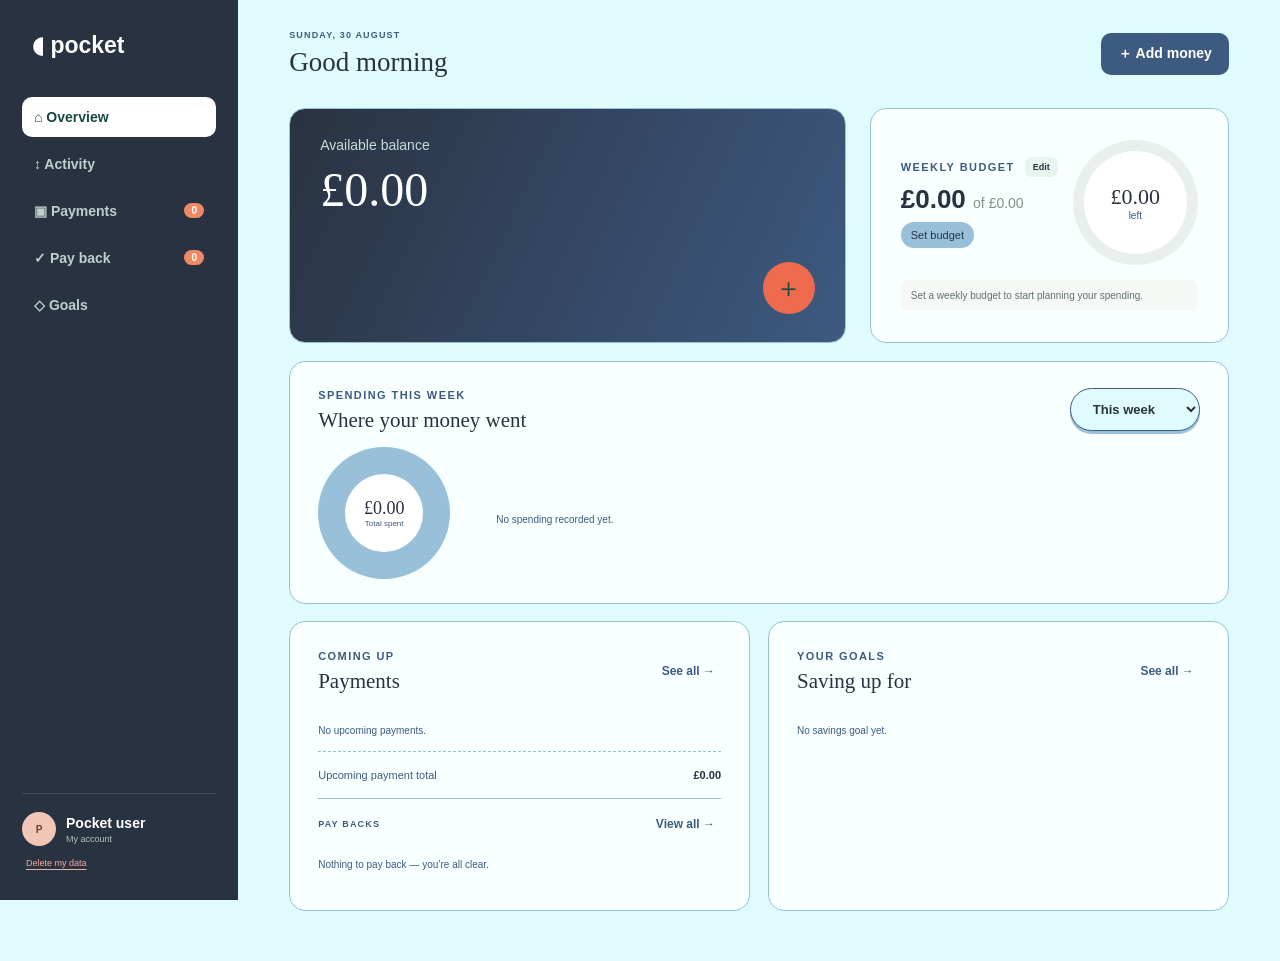
==== commit 747a554c: "Remove personal name from interface" ====
--- a/index.html
+++ b/index.html
@@ -1,6 +1,6 @@
 <!doctype html><html lang="en"><head><meta charset="utf-8"><meta name="viewport" content="width=device-width,initial-scale=1"><title>Pocket — Your money, made simple</title><link rel="stylesheet" href="styles.css"></head><body>
-<aside><a class="brand">◖ pocket</a><nav><button class="active" data-page="home">⌂ Overview</button><button data-page="activity">↕ Activity</button><button data-page="payments">▣ Payments <b>3</b></button><button data-page="payback">✓ Pay back <b id="debtBadge">0</b></button><button data-page="goals">◇ Goals</button></nav><div class="profile"><i>EY</i><span><strong>Emily</strong><small>My account</small></span></div><button class="deleteData" id="deleteData">Delete my data</button></aside>
-<main><header><button id="menu">☰</button><div><small>SUNDAY, 30 AUGUST</small><h1 id="title">Good morning, Emily</h1></div><button class="primary" id="addIncome">＋ Add money</button></header>
+<aside><a class="brand">◖ pocket</a><nav><button class="active" data-page="home">⌂ Overview</button><button data-page="activity">↕ Activity</button><button data-page="payments">▣ Payments <b>3</b></button><button data-page="payback">✓ Pay back <b id="debtBadge">0</b></button><button data-page="goals">◇ Goals</button></nav><div class="profile"><i>P</i><span><strong>Pocket user</strong><small>My account</small></span></div><button class="deleteData" id="deleteData">Delete my data</button></aside>
+<main><header><button id="menu">☰</button><div><small>SUNDAY, 30 AUGUST</small><h1 id="title">Good morning</h1></div><button class="primary" id="addIncome">＋ Add money</button></header>
 <section class="page active" id="home"><div class="summary"><article class="balance"><div class="spread"><div><p>Available balance</p><h2 id="balance">£486.20</h2></div><em>↗ £42.00 this month</em></div><footer><div><small>● MONEY IN</small><strong id="moneyIn"></strong></div><div><small>● MONEY OUT</small><strong id="moneyOut"></strong></div><button id="quickAdd">＋</button></footer></article><article class="budget"><div><div class="budgetLabel"><label>WEEKLY BUDGET</label><button id="setBudget">Edit</button></div><h3><span id="spent"></span> <small>of <span id="weeklyLimit">£60.00</span></small></h3><mark id="status">On track</mark></div><div class="ring" id="ring"><span><strong id="left"></strong><small>left</small></span></div><p id="tip">You can spend about £5.55 a day until Sunday.</p></article></div>
 <div class="columns"><div class="overview-optional" aria-hidden="true"><article class="panel"><div class="heading"><div><label>SPENDING THIS WEEK</label><h3>Where your money went</h3></div><select><option>This week</option><option>Last week</option></select></div><div class="chart"><div class="donut"><span><strong id="total"></strong><small>Total spent</small></span></div><div id="cats" class="cats"></div></div></article><article class="panel"><div class="heading"><div><label>LATEST ACTIVITY</label><h3>Recent transactions</h3></div><button class="link" data-go="activity">View all →</button></div><div id="recent"></div></article></div>
 <div class="overview-core"><article class="panel"><div class="heading"><div><label>COMING UP</label><h3>Payments</h3></div><button class="link" data-go="payments">See all →</button></div><div id="upcoming"></div><div class="due"><span>Upcoming payment total</span><strong>£24.98</strong></div><div class="comingDivider"><span>PAY BACKS</span><button class="link" data-go="payback">View all →</button></div><div id="upcomingDebts"></div></article><article class="panel"><div class="heading"><div><label>YOUR GOALS</label><h3>Saving up for</h3></div><button class="link" data-go="goals">See all →</button></div><div id="goalList"></div></article><article class="nudge" id="nudge"><b>!</b><span><strong>A little heads-up</strong><small>You spent £8 more on snacks than last week.</small></span><button>×</button></article></div></div></section>
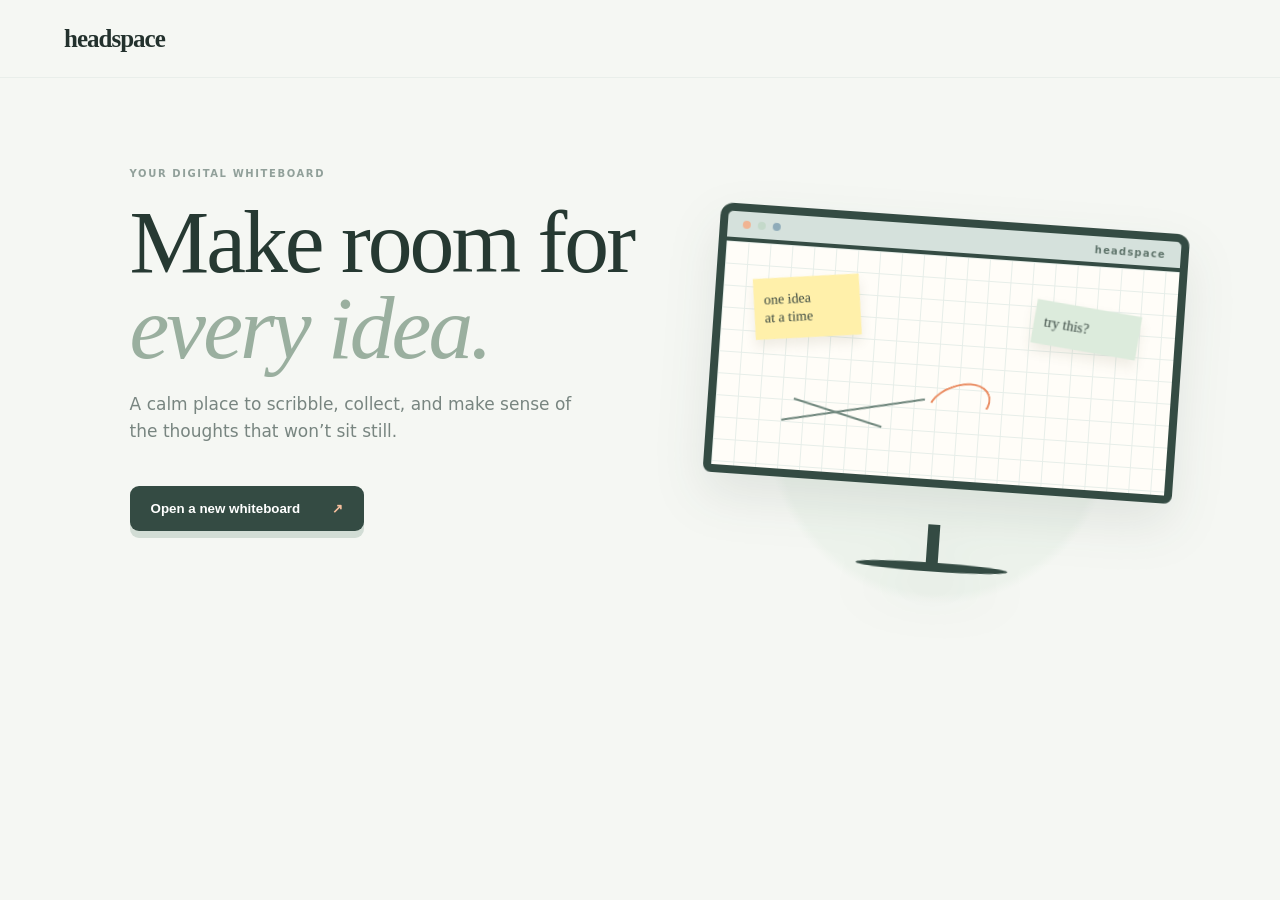
==== commit 270af6c1: "Build Headspace collaborative whiteboard" ====
--- a/index.html
+++ b/index.html
@@ -1,18 +1,5 @@
-<!doctype html><html lang="en"><head><meta charset="utf-8"><meta name="viewport" content="width=device-width,initial-scale=1"><title>Pocket — Your money, made simple</title><link rel="stylesheet" href="styles.css"></head><body>
-<aside><a class="brand">◖ pocket</a><nav><button class="active" data-page="home">⌂ Overview</button><button data-page="activity">↕ Activity</button><button data-page="payments">▣ Payments <b>3</b></button><button data-page="payback">✓ Pay back <b id="debtBadge">0</b></button><button data-page="goals">◇ Goals</button></nav><div class="profile"><i>P</i><span><strong>Pocket user</strong><small>My account</small></span></div><button class="deleteData" id="deleteData">Delete my data</button></aside>
-<main><header><button id="menu">☰</button><div><small>SUNDAY, 30 AUGUST</small><h1 id="title">Good morning</h1></div><button class="primary" id="addIncome">＋ Add money</button></header>
-<section class="page active" id="home"><div class="summary"><article class="balance"><div class="spread"><div><p>Available balance</p><h2 id="balance">£486.20</h2></div><em>↗ £42.00 this month</em></div><footer><div><small>● MONEY IN</small><strong id="moneyIn"></strong></div><div><small>● MONEY OUT</small><strong id="moneyOut"></strong></div><button id="quickAdd">＋</button></footer></article><article class="budget"><div><div class="budgetLabel"><label>WEEKLY BUDGET</label><button id="setBudget">Edit</button></div><h3><span id="spent"></span> <small>of <span id="weeklyLimit">£60.00</span></small></h3><mark id="status">On track</mark></div><div class="ring" id="ring"><span><strong id="left"></strong><small>left</small></span></div><p id="tip">You can spend about £5.55 a day until Sunday.</p></article></div>
-<div class="columns"><div class="overview-optional" aria-hidden="true"><article class="panel"><div class="heading"><div><label>SPENDING THIS WEEK</label><h3>Where your money went</h3></div><select><option>This week</option><option>Last week</option></select></div><div class="chart"><div class="donut"><span><strong id="total"></strong><small>Total spent</small></span></div><div id="cats" class="cats"></div></div></article><article class="panel"><div class="heading"><div><label>LATEST ACTIVITY</label><h3>Recent transactions</h3></div><button class="link" data-go="activity">View all →</button></div><div id="recent"></div></article></div>
-<div class="overview-core"><article class="panel"><div class="heading"><div><label>COMING UP</label><h3>Payments</h3></div><button class="link" data-go="payments">See all →</button></div><div id="upcoming"></div><div class="due"><span>Upcoming payment total</span><strong>£24.98</strong></div><div class="comingDivider"><span>PAY BACKS</span><button class="link" data-go="payback">View all →</button></div><div id="upcomingDebts"></div></article><article class="panel"><div class="heading"><div><label>YOUR GOALS</label><h3>Saving up for</h3></div><button class="link" data-go="goals">See all →</button></div><div id="goalList"></div></article><article class="nudge" id="nudge"><b>!</b><span><strong>A little heads-up</strong><small>You spent £8 more on snacks than last week.</small></span><button>×</button></article></div></div></section>
-<section class="page sub" id="activity"><label>EVERY POUND, IN ONE PLACE</label><h2>Activity</h2><p>See what came in and where it went.</p><article class="panel"><div class="heading"><h3>All transactions</h3><button class="primary" id="addExpense">＋ Add</button></div><div id="all"></div></article></section>
-<section class="page sub" id="payments"><div class="subHead"><div><label>NO MORE SURPRISE CHARGES</label><h2>Payments</h2><p>Everything due soon, clearly laid out.</p></div><button class="primary" id="newPayment">＋ Add payment</button></div><div id="paymentCards"></div></section>
-<section class="page sub" id="payback"><div class="subHead"><div><label>KEEP YOUR PROMISES IN SIGHT</label><h2>Pay-back checklist</h2><p>Keep track of what you owe and tick it off when it is paid.</p></div><button class="primary" id="newDebt">＋ Add item</button></div><article class="debtSummary"><div><small>STILL TO PAY</small><strong id="debtTotal">£0.00</strong></div><span id="debtProgress">Nothing outstanding</span></article><div id="debtList"></div></section>
-<section class="page sub" id="goals"><div class="subHead"><div><label>SOMETHING WORTH WAITING FOR</label><h2>Goals</h2><p>Watch your savings get closer to the finish line.</p></div><button class="primary" id="newGoal">＋ New goal</button></div><div id="goalCards"></div></section></main>
-<div class="backdrop hidden" id="modal"><form><button type="button" class="close">×</button><label>KEEP YOUR BALANCE UP TO DATE</label><h2>Add a purchase</h2><div class="toggle"><button type="button" class="active" data-type="expense">I spent</button><button type="button" data-type="income">I earned</button></div><label>AMOUNT<div class="amount">£ <input id="amount" type="number" min=".01" step=".01" placeholder="0.00" required></div></label><label><span id="noteLabel">WHAT WAS IT FOR?</span><input id="note" placeholder="e.g. Cinema ticket" maxlength="40" required></label><label id="categoryField">CATEGORY<select id="category"><option>Fun</option><option>Food & drink</option><option>Shopping</option><option>Transport</option><option>Other</option></select></label><button class="primary save" id="saveActivity">Save to Pocket</button><button type="button" class="deleteFromEdit hidden" id="deleteFromEdit">Delete activity</button></form></div>
-<div class="backdrop hidden" id="budgetModal"><form id="budgetForm"><button type="button" class="close" data-close="budgetModal">×</button><label>PLAN YOUR WEEK</label><h2>Set weekly budget</h2><p>Choose the most you want to spend this week. Staying below it leaves more money for your savings goals.</p><label>WEEKLY SPENDING LIMIT<div class="amount">£ <input id="budgetAmount" type="number" min="1" step=".01" required></div></label><button class="primary save">Save weekly budget</button></form></div>
-<div class="backdrop hidden" id="deleteActivityModal"><section class="deleteDialog"><span class="warningIcon">!</span><button type="button" class="close" data-close="deleteActivityModal">×</button><label>DELETE ACTIVITY</label><h2>Remove this activity?</h2><p id="deleteActivityName"></p><p>Your balance and weekly spending will update immediately.</p><div class="deleteActions"><button type="button" class="cancelDelete" data-close="deleteActivityModal">Keep it</button><button type="button" class="confirmDelete" id="confirmActivityDelete">Delete activity</button></div></section></div>
-<div class="backdrop hidden" id="paymentModal"><form id="paymentForm"><button type="button" class="close" data-close="paymentModal">×</button><label>PLAN AHEAD</label><h2>Add upcoming payment</h2><label>PAYMENT NAME<input id="paymentName" placeholder="e.g. Music subscription" required></label><label>AMOUNT<div class="amount">£ <input id="paymentAmount" type="number" min=".01" step=".01" required></div></label><div class="formRow"><label>NEXT PAYMENT<input id="paymentDate" type="date" required></label><label>HOW OFTEN?<select id="paymentFrequency"><option>Every week</option><option>Every 2 weeks</option><option selected>Every month</option><option>Every 3 months</option><option>Every year</option><option>One time</option></select></label></div><button class="primary save" id="savePayment">Save payment</button></form></div>
-<div class="backdrop hidden" id="goalModal"><form id="goalForm"><button type="button" class="close" data-close="goalModal">×</button><label>START SAVING</label><h2>Create a goal</h2><label>WHAT ARE YOU SAVING FOR?<input id="goalName" placeholder="e.g. New bike" required></label><div class="formRow"><label>TARGET AMOUNT<div class="amount">£ <input id="goalTarget" type="number" min="1" step=".01" required></div></label><label>ALREADY SAVED<div class="amount">£ <input id="goalSaved" type="number" min="0" step=".01" value="0" required></div></label></div><button class="primary save" id="saveGoal">Create goal</button></form></div>
-<div class="backdrop hidden" id="depositModal"><form id="depositForm"><button type="button" class="close" data-close="depositModal">×</button><label>GET CLOSER</label><h2>Add to goal</h2><p id="depositGoalName"></p><label>HOW MUCH?<div class="amount">£ <input id="depositAmount" type="number" min=".01" step=".01" required></div></label><button class="primary save">Add savings</button></form></div>
-<div class="backdrop hidden" id="debtModal"><form id="debtForm"><button type="button" class="close" data-close="debtModal">×</button><label>ADD TO YOUR CHECKLIST</label><h2>What do you need to pay back?</h2><label>WHO DO YOU OWE?<input id="debtPerson" placeholder="e.g. Jordan" maxlength="40" required></label><label>WHAT IS IT FOR?<input id="debtReason" placeholder="e.g. Cinema ticket" maxlength="50" required></label><div class="formRow"><label>HOW MUCH?<div class="amount">£ <input id="debtAmount" type="number" min=".01" step=".01" required></div></label><label>PAY BACK BY<input id="debtDate" type="date" required></label></div><button class="primary save" id="saveDebt">Add to checklist</button></form></div>
-<div class="backdrop hidden" id="deleteModal"><section class="deleteDialog"><span class="warningIcon">!</span><button type="button" class="close" data-close="deleteModal">×</button><label>DELETE MY DATA</label><h2>Start over with an empty Pocket?</h2><p>This permanently removes all of your activity, payments, pay-back items, and savings goals stored in this browser.</p><div class="deleteActions"><button type="button" class="cancelDelete" data-close="deleteModal">Keep my data</button><button type="button" class="confirmDelete" id="confirmDelete">Yes, delete everything</button></div></section></div><div id="toast"></div><script src="games.js"></script></body></html>
+<!doctype html><html lang="en"><head><meta charset="UTF-8"><meta name="viewport" content="width=device-width,initial-scale=1"><title>moss — a notebook for unfinished thoughts</title><link rel="stylesheet" href="styles.css"></head><body>
+<header class="topbar"><a class="wordmark" href="#">moss<span>·</span></a><div class="top-actions"><button class="quiet" id="helpBtn">How it works</button><button class="avatar">E</button></div></header><main>
+<section class="welcome" id="welcomeView"><div class="eyebrow">YOUR DIGITAL NOTEBOOK</div><h1>Make room for<br><em>every idea.</em></h1><p class="intro">A calm place to scribble, collect, and make sense of the thoughts that won’t sit still.</p><button class="start-btn" id="startBtn">Open a new notebook <span>↗</span></button><div class="recent" id="recentWrap"><span class="eyebrow">RECENT NOTEBOOKS</span><div id="recentList"></div></div></section>
+<section class="setup hidden" id="setupView"><button class="back" id="backBtn">← Back</button><div class="eyebrow">START WITH A SURFACE</div><h2>What kind of page<br>feels right today?</h2><div class="paper-options"><button class="paper-card selected" data-paper="blank"><span class="paper-preview blank-preview"></span><strong>Blank canvas</strong><small>Loose and open</small></button><button class="paper-card" data-paper="grid"><span class="paper-preview grid-preview"></span><strong>Graph paper</strong><small>For plans and patterns</small></button></div><label class="name-field">NAME YOUR NOTEBOOK<input id="notebookName" maxlength="38" placeholder="e.g. Thesis ideas" autocomplete="off"></label><button class="start-btn" id="createBtn">Open notebook <span>↗</span></button></section>
+<section class="notebook hidden" id="notebookView"><div class="notebook-head"><button class="back" id="exitBtn">← All notebooks</button><div class="book-title"><span class="paper-dot" id="paperDot"></span><div><span class="eyebrow">NOTEBOOK</span><h2 id="bookName">Untitled ideas</h2></div></div><div class="head-actions"><button class="icon-btn" id="shareBtn" title="Share">↗</button><button class="more-btn">•••</button></div></div><div class="workspace" id="workspace"><aside class="tool-rail"><button class="tool active" data-tool="select">✦</button><button class="tool" data-tool="draw">✎</button><button class="tool" data-tool="text">T</button><button class="tool" data-tool="image">▧</button><button class="tool" data-tool="voice">◉</button><span class="rail-rule"></span><button class="tool" id="clearBtn">⌫</button></aside><div class="canvas-wrap" id="canvasWrap"><canvas id="drawCanvas"></canvas><div class="empty-hint" id="emptyHint"><span>✦</span><strong>Start anywhere</strong><small>Type a thought, sketch an idea,<br>or drop something in.</small></div><div class="ideas" id="ideas"></div></div></div><div class="composer"><button class="compose-add" id="addBtn">＋</button><input id="ideaInput" placeholder="Capture a thought…" autocomplete="off"><button class="composer-send" id="sendBtn">↵</button></div><div class="filter-row"><span id="ideaCount">0 thoughts</span><div><button class="filter active" data-filter="all">All</button><button class="filter" data-filter="saved">Saved</button><button class="filter" data-filter="done">Resolved</button></div></div></section></main><div class="toast" id="toast"></div><input type="file" id="imageInput" accept="image/*" hidden><script src="games.js"></script></body></html>
--- a/styles.css
+++ b/styles.css
@@ -1,32 +1,23 @@
-:root{--ink:#172a25;--muted:#74827d;--line:#e3eae6;--green:#08775a;--dark:#123f35;--lime:#def09c}*{box-sizing:border-box}body{margin:0;background:#f5f7f3;color:var(--ink);font:14px Inter,-apple-system,BlinkMacSystemFont,"Segoe UI",sans-serif}button,input,select{font:inherit}button{cursor:pointer}aside{position:fixed;inset:0 auto 0 0;width:238px;background:var(--dark);color:white;padding:32px 22px;display:flex;flex-direction:column;z-index:5}.brand{font-size:23px;font-weight:850;margin:0 10px 38px;color:white}nav{display:grid;gap:7px}nav button{border:0;background:none;color:#bdd1cb;text-align:left;padding:12px;border-radius:10px;font-weight:650}nav button:hover,nav button.active{background:white;color:#164a3e}nav b{float:right;background:#ef8965;color:white;border-radius:20px;padding:2px 7px;font-size:10px}.streak{margin-top:auto;background:#1e594b;padding:17px;border-radius:14px;font-size:12px}.streak>strong{margin-left:6px}.streak p{color:#bed1cc;font-size:10px;line-height:1.5}.profile{display:flex;gap:10px;align-items:center;border-top:1px solid #ffffff24;margin-top:18px;padding-top:18px}.profile i{background:#f0c7b6;color:#70412e;width:34px;height:34px;border-radius:50%;display:grid;place-items:center;font-style:normal;font-size:10px;font-weight:bold}.profile span{display:grid}.profile small{color:#aec5bf;font-size:9px;margin-top:3px}main{margin-left:238px;padding:0 4vw 50px;max-width:1500px}header{height:108px;display:flex;align-items:center;justify-content:space-between}header small,label{font-size:9px;letter-spacing:.13em;font-weight:800;color:#87928f}h1{font:500 27px Georgia;margin:6px 0}.primary{border:0;background:var(--green);color:white;padding:12px 17px;border-radius:10px;font-weight:750}#menu{display:none}.page{display:none}.page.active{display:block}.summary{display:grid;grid-template-columns:1.55fr 1fr;gap:17px}.balance,.budget,.panel,.nudge{background:white;border:1px solid var(--line);border-radius:16px}.balance{background:linear-gradient(115deg,#0d785c,#09664e);color:white;padding:27px;min-height:219px;display:flex;flex-direction:column}.spread{display:flex;justify-content:space-between}.balance p{color:#c7ded7;font-size:11px;margin:0}.balance h2{font:500 44px Georgia;margin:9px 0}.balance em{font-style:normal;font-size:9px;background:#ffffff18;border-radius:20px;padding:8px;height:max-content}.balance footer{display:flex;gap:48px;align-items:end;margin-top:auto}.balance footer div{display:grid;gap:4px}.balance footer small{font-size:8px;color:#c0d9d2}.balance footer strong{font-size:12px}.balance footer button{margin-left:auto;border:0;background:var(--lime);width:42px;height:42px;border-radius:50%;font-size:22px;color:#204c40}.budget{padding:24px;display:grid;grid-template-columns:1fr 125px;align-items:center;gap:10px}.budget h3{font-size:20px;margin:7px 0}.budget h3 small{font-size:11px;color:#84908c;font-weight:500}.budget mark{display:inline-block;background:#e1f2ea;color:#087558;font-size:9px;border-radius:20px;padding:5px 8px}.ring{width:116px;height:116px;border-radius:50%;display:grid;place-items:center;background:conic-gradient(var(--green) 63%,#e8efec 0);position:relative}.ring:after{content:"";position:absolute;inset:11px;background:#fff;border-radius:50%}.ring span{z-index:1;text-align:center;display:grid}.ring strong{font:500 19px Georgia}.ring small{font-size:8px;color:var(--muted)}.budget>p{grid-column:1/3;background:#f5f8f5;border-radius:8px;padding:10px;font-size:9px;color:#64716d;margin:0}.columns{display:grid;grid-template-columns:1.55fr 1fr;gap:17px;margin-top:17px}.columns>div{display:grid;gap:17px;align-content:start}.panel{padding:22px 24px}.heading{display:flex;align-items:center;justify-content:space-between;margin-bottom:18px}.heading h3{font:500 18px Georgia;margin:6px 0 0}.heading select{border:1px solid var(--line);background:white;padding:7px;border-radius:7px;font-size:9px}.link{border:0;background:none;color:var(--green);font-weight:bold;font-size:10px}.chart{display:grid;grid-template-columns:160px 1fr;gap:25px;align-items:center}.donut{width:150px;height:150px;border-radius:50%;background:conic-gradient(#08775a 0 34%,#ef8965 34% 58%,#f6c85f 58% 76%,#7ca8d8 76% 89%,#a899ce 89%);display:grid;place-items:center;position:relative}.donut:after{content:"";position:absolute;width:90px;height:90px;background:white;border-radius:50%}.donut span{display:grid;text-align:center;z-index:1}.donut strong{font:500 18px Georgia}.donut small{font-size:8px;color:var(--muted)}.cats{display:grid;grid-template-columns:1fr 1fr;gap:18px}.cat{display:grid;grid-template-columns:8px 1fr auto;gap:7px;font-size:9px}.cat i{width:8px;height:8px;border-radius:3px}.transaction,.payment{display:grid;grid-template-columns:37px 1fr auto;gap:11px;align-items:center;padding:11px 0;border-top:1px solid #edf1ef}.transaction:first-child,.payment:first-child{border:0}.icon,.logo{width:36px;height:36px;background:#edf3ef;border-radius:10px;display:grid;place-items:center;font-weight:bold}.transaction div,.payment div{display:grid;gap:3px}.transaction strong,.payment strong{font-size:10px}.transaction small,.payment small{font-size:8px;color:var(--muted)}.in{color:var(--green)}.due{display:flex;justify-content:space-between;border-top:1px dashed var(--line);padding-top:13px;font-size:9px;color:var(--muted)}.due strong{color:var(--ink)}.goal{margin:15px 0 21px}.goalHead{display:flex;justify-content:space-between;margin-bottom:9px;font-size:10px}.goalHead span{display:grid;gap:3px}.goalHead small{color:var(--muted);font-size:8px}.track{height:6px;background:#e8efec;border-radius:8px;overflow:hidden}.track i{height:100%;display:block;background:var(--green)}.nudge{background:#fff7e4;border-color:#f1dfae;padding:16px;display:flex;align-items:center;gap:10px}.nudge>b{background:#f5c75e;width:30px;height:30px;border-radius:9px;display:grid;place-items:center}.nudge span{display:grid;gap:4px}.nudge small{font-size:8px;color:#806f52}.nudge button{margin-left:auto;border:0;background:none}.sub{max-width:900px;margin:auto;padding-top:30px}.sub>h2{font:500 38px Georgia;margin:7px 0}.sub>p{color:var(--muted);margin-bottom:28px}.sub>.panel,.sub>div{display:grid;gap:12px}.wide{background:white;border:1px solid var(--line);border-radius:14px;padding:20px;display:grid;grid-template-columns:48px 1fr auto;align-items:center;gap:13px}.wide .logo{width:48px;height:48px}.wide h3{font-size:12px;margin:0 0 5px}.wide p{color:var(--muted);font-size:9px;margin:0}.backdrop{position:fixed;inset:0;background:#102b25a6;backdrop-filter:blur(4px);z-index:20;display:grid;place-items:center;padding:20px}.hidden{display:none}.backdrop form{width:min(430px,100%);background:white;border-radius:18px;padding:30px;position:relative}.backdrop h2{font:500 30px Georgia}.close{position:absolute;right:18px;top:14px;border:0;background:none;font-size:24px}.toggle{display:grid;grid-template-columns:1fr 1fr;background:#edf2ef;padding:4px;border-radius:10px;margin:18px 0}.toggle button{border:0;background:none;padding:9px;border-radius:8px}.toggle button.active{background:white;color:var(--green);font-weight:bold}.backdrop label{display:grid;gap:7px;margin-top:14px}.backdrop input,.backdrop select{border:1px solid #dce4e0;border-radius:9px;padding:12px;width:100%}.amount{border:1px solid #dce4e0;border-radius:9px;padding-left:12px;font-size:16px}.amount input{border:0}.save{width:100%;margin-top:20px}#toast{position:fixed;bottom:20px;left:50%;transform:translate(-50%,100px);opacity:0;background:var(--dark);color:white;padding:12px 18px;border-radius:10px;transition:.3s;z-index:30;font-size:10px}#toast.show{opacity:1;transform:translate(-50%,0)}
-@media(max-width:1000px){.summary,.columns{grid-template-columns:1fr}}@media(max-width:700px){aside{transform:translateX(-100%);transition:.2s}aside.open{transform:none}main{margin:0;padding:0 17px 40px}#menu{display:block;border:0;background:white;border-radius:8px;padding:10px}header>div{margin-right:auto;margin-left:10px}header h1{font-size:20px}.summary{grid-template-columns:1fr}.chart{grid-template-columns:1fr}.donut{margin:auto}.balance footer{gap:18px}}@media(max-width:430px){header .primary{width:42px;font-size:0}.balance h2{font-size:38px}.spread{display:block}.spread em{display:inline-block}.budget{grid-template-columns:1fr 105px}.ring{width:100px;height:100px}.cats{gap:13px}.panel{padding:20px}}
-.subHead{display:flex;align-items:center;justify-content:space-between;margin-bottom:28px}.subHead h2{font:500 38px Georgia;margin:7px 0}.subHead p{color:var(--muted);margin:0}.sub>#paymentCards,.sub>#goalCards{display:grid;gap:12px}.cardActions{display:flex;align-items:center;gap:10px}.addToGoal{border:1px solid #b8d8ce;background:#edf7f3;color:var(--green);border-radius:8px;padding:8px 11px;font-size:9px;font-weight:bold}.frequency{display:block;color:var(--green)!important;margin-top:4px}.formRow{display:grid;grid-template-columns:1fr 1fr;gap:12px}.amount{display:flex;align-items:center}.backdrop form>p{color:var(--muted)}@media(max-width:520px){.subHead{align-items:end}.subHead .primary{font-size:10px;padding:10px}.formRow{grid-template-columns:1fr}.wide{grid-template-columns:42px 1fr}.cardActions{grid-column:2;justify-content:space-between}}
-.sub>.subHead{display:flex}
-.debtSummary{background:linear-gradient(115deg,#174f43,#0c7358);color:white;border-radius:15px;padding:20px 24px;margin-bottom:14px;display:flex;align-items:center;justify-content:space-between}.debtSummary div{display:grid;gap:5px}.debtSummary small{font-size:8px;letter-spacing:.13em;color:#c5ddd6}.debtSummary strong{font:500 27px Georgia}.debtSummary span{font-size:9px;background:#ffffff18;border-radius:20px;padding:7px 10px}.debtItem{background:white;border:1px solid var(--line);border-radius:14px;padding:18px 20px;display:grid;grid-template-columns:28px 1fr auto;gap:13px;align-items:center;margin-bottom:10px}.debtCheck{appearance:none;width:23px;height:23px;border:2px solid #abc7be;border-radius:7px;display:grid;place-items:center;cursor:pointer}.debtCheck:checked{background:var(--green);border-color:var(--green)}.debtCheck:checked:after{content:'✓';color:white;font-weight:bold}.debtInfo h3{font-size:12px;margin:0 0 4px}.debtInfo p{font-size:9px;color:var(--muted);margin:0}.debtMeta{text-align:right;display:grid;gap:5px}.debtMeta strong{font-size:12px}.debtMeta small{font-size:8px;color:#ad654d}.debtItem.done{opacity:.58}.debtItem.done h3,.debtItem.done .debtMeta strong{text-decoration:line-through}.emptyState{background:white;border:1px dashed #bfd0ca;border-radius:14px;padding:35px;text-align:center;color:var(--muted);font-size:11px}
-.overview-optional{display:none!important}.columns{grid-template-columns:1fr}.columns>.overview-core{grid-template-columns:1fr 1fr}.overview-core .nudge{display:none}@media(max-width:700px){.columns>.overview-core{grid-template-columns:1fr}}
-.page#home{min-height:calc(100vh - 145px);display:none}.page#home.active{display:flex;flex-direction:column;justify-content:stretch}.page#home .summary{flex:1;grid-template-columns:1.55fr 1fr;gap:24px}.page#home .balance,.page#home .budget{min-height:270px;padding:34px 36px}.page#home .balance h2{font-size:56px}.page#home .balance p{font-size:14px}.page#home .balance em{font-size:11px;padding:10px 13px}.page#home .balance footer small{font-size:10px}.page#home .balance footer strong{font-size:16px}.page#home .balance footer button{width:52px;height:52px;font-size:27px}.page#home .budget label,.page#home .panel label{font-size:11px}.page#home .budget h3{font-size:26px}.page#home .budget h3 small{font-size:14px}.page#home .budget mark{font-size:11px;padding:7px 10px}.page#home .ring{width:145px;height:145px}.page#home .ring strong{font-size:25px}.page#home .ring small{font-size:10px}.page#home .budget>p{font-size:12px;padding:13px}.page#home .columns{flex:1;margin-top:24px}.page#home .columns>.overview-core{gap:24px}.page#home .panel{min-height:285px;padding:30px 32px}.page#home .heading h3{font-size:24px}.page#home .link{font-size:12px}.page#home .payment{grid-template-columns:48px 1fr auto;padding:17px 0}.page#home .payment .logo{width:45px;height:45px}.page#home .payment strong{font-size:13px}.page#home .payment small{font-size:10px}.page#home .due{font-size:11px;padding-top:17px}.page#home .goal{margin:23px 0 28px}.page#home .goalHead{font-size:13px;margin-bottom:15px}.page#home .goalHead small{font-size:10px}.page#home .track{height:9px}@media(max-width:1000px){.page#home .summary{grid-template-columns:1fr}.page#home .columns>.overview-core{grid-template-columns:1fr 1fr}}@media(max-width:700px){.page#home{min-height:auto}.page#home .summary,.page#home .columns>.overview-core{grid-template-columns:1fr}.page#home .balance,.page#home .budget{min-height:235px;padding:26px}.page#home .balance h2{font-size:46px}.page#home .panel{min-height:auto;padding:25px}}
-#activity.sub{max-width:1100px}#activity>h2{font-size:44px}#activity>p{font-size:14px;margin-bottom:32px}#activity>.panel{padding:30px 34px}#activity .heading{margin-bottom:20px}#activity .heading h3{font-size:24px}#activity .heading .primary{font-size:12px;padding:12px 18px}#activity .transaction{grid-template-columns:52px 1fr auto;gap:16px;padding:18px 0}#activity .transaction .icon{width:48px;height:48px;border-radius:13px;font-size:17px}#activity .transaction strong{font-size:14px}#activity .transaction small{font-size:11px;margin-top:3px}#activity .transaction>strong{font-size:15px}@media(max-width:700px){#activity>.panel{padding:24px}#activity .transaction{grid-template-columns:44px 1fr auto;gap:11px;padding:15px 0}#activity .transaction .icon{width:41px;height:41px}#activity .transaction strong{font-size:12px}#activity .transaction small{font-size:9px}#activity .transaction>strong{font-size:12px}}
-#payments.sub,#payback.sub,#goals.sub{max-width:1100px}#payments .subHead,#payback .subHead,#goals .subHead{margin-bottom:32px}#payments .subHead h2,#payback .subHead h2,#goals .subHead h2{font-size:44px}#payments .subHead p,#payback .subHead p,#goals .subHead p{font-size:14px}#payments .subHead .primary,#payback .subHead .primary,#goals .subHead .primary{font-size:12px;padding:12px 18px}#payments .wide,#goals .wide{min-height:88px;padding:20px 26px;grid-template-columns:58px 1fr auto;gap:18px}#payments .wide .logo,#goals .wide .logo{width:52px;height:52px;border-radius:14px;font-size:16px}#payments .wide strong,#goals .wide strong{font-size:14px}#payments .wide small,#goals .wide small{font-size:11px}#payments .wide .frequency{font-size:10px}#goals .wide .goalHead{font-size:14px;margin-bottom:14px}#goals .wide .goalHead small{font-size:11px}#goals .wide .track{height:9px}#goals .addToGoal{font-size:11px;padding:10px 14px}#payback .debtSummary{padding:26px 30px;margin-bottom:18px}#payback .debtSummary strong{font-size:34px}#payback .debtSummary small,#payback .debtSummary span{font-size:10px}#payback .debtItem{min-height:82px;padding:20px 26px;grid-template-columns:34px 1fr auto;gap:17px}#payback .debtCheck{width:28px;height:28px}#payback .debtInfo h3{font-size:14px}#payback .debtInfo p{font-size:11px;margin-top:5px}#payback .debtMeta strong{font-size:15px}#payback .debtMeta small{font-size:10px}@media(max-width:700px){#payments .subHead h2,#payback .subHead h2,#goals .subHead h2{font-size:36px}#payments .wide,#goals .wide{grid-template-columns:44px 1fr;padding:17px}#payments .wide .logo,#goals .wide .logo{width:42px;height:42px}#payments .wide>strong,#payments .cardActions,#goals .cardActions{grid-column:2}#payback .debtItem{padding:17px;grid-template-columns:30px 1fr auto;gap:11px}}
-html,body{min-height:100%}body{min-height:100vh}main{width:calc(100% - 238px);max-width:none;min-height:100vh}.page.active{width:100%}#activity.sub,#payments.sub,#payback.sub,#goals.sub{max-width:none;min-height:calc(100vh - 138px)}#activity>.panel{min-height:calc(100vh - 245px)}#payments>#paymentCards,#goals>#goalCards,#payback>#debtList{width:100%}#payments .wide,#goals .wide{width:100%}@media(min-width:1500px){main{padding-left:5vw;padding-right:5vw}.page#home .summary{grid-template-columns:1.65fr 1fr}.page#home .balance,.page#home .budget{min-height:300px}.page#home .columns>.overview-core{grid-template-columns:1fr 1fr}.page#home .panel{min-height:320px}#payments>#paymentCards,#goals>#goalCards{grid-template-columns:repeat(2,minmax(0,1fr))}#payments .wide,#goals .wide{min-height:110px}#payback>#debtList{display:grid;grid-template-columns:repeat(2,minmax(0,1fr));gap:14px}#payback .debtItem{margin:0}}@media(max-width:1000px){main{padding-left:3vw;padding-right:3vw}.page#home .summary{grid-template-columns:1fr}.page#home .columns>.overview-core{grid-template-columns:1fr 1fr}.page#home .balance,.page#home .budget{min-height:245px}#activity>.panel{min-height:auto}}@media(max-width:700px){main{width:100%;min-height:100vh;padding-left:18px;padding-right:18px}.topbar,header{height:88px}.sub{padding-top:18px!important}.sub>.subHead{align-items:flex-start;flex-direction:column;gap:18px}.sub>.subHead .primary{width:100%;font-size:11px!important}.page#home .summary,.page#home .columns>.overview-core{grid-template-columns:1fr}.page#home .balance,.page#home .budget{min-height:220px}.page#home .balance,.page#home .budget,.page#home .panel{padding-left:24px;padding-right:24px}#activity.sub,#payments.sub,#payback.sub,#goals.sub{min-height:calc(100vh - 105px)}#payback .debtSummary{align-items:flex-start;gap:12px}#payments .wide,#goals .wide{width:100%}}@media(max-width:430px){main{padding-left:12px;padding-right:12px}.page#home .balance h2{font-size:42px}.page#home .balance footer{gap:12px}.page#home .balance footer button{width:44px;height:44px}.page#home .budget{grid-template-columns:1fr 98px}.page#home .ring{width:96px;height:96px}.page#home .budget>p{grid-column:1/3}.subHead h2,#payments .subHead h2,#payback .subHead h2,#goals .subHead h2{font-size:33px}#activity>.panel{padding:19px}#activity .transaction{grid-template-columns:40px minmax(0,1fr) auto}#activity .transaction .icon{width:38px;height:38px}#activity .transaction>strong{font-size:11px}#payback .debtSummary{padding:20px}#payback .debtItem{grid-template-columns:28px minmax(0,1fr);padding:16px}#payback .debtMeta{grid-column:2;text-align:left;grid-template-columns:auto auto;justify-content:start;align-items:center;gap:10px}#payments .wide,#goals .wide{grid-template-columns:40px minmax(0,1fr);gap:11px}.formRow{grid-template-columns:1fr}}
-@media(max-width:900px){aside{transform:translateX(-100%);transition:.2s;box-shadow:14px 0 40px #08231d38}aside.open{transform:none}main{margin-left:0;width:100%}#menu{display:block;border:0;background:white;border-radius:8px;padding:10px}header>div{margin-right:auto;margin-left:10px}}
-.deleteData{border:0;background:none;color:#efb09c;font-size:9px;text-align:left;padding:12px 4px 0;text-decoration:underline;text-underline-offset:3px}.deleteData:hover{color:white}.deleteDialog{width:min(460px,100%);background:white;border-radius:18px;padding:32px;position:relative;text-align:center}.warningIcon{width:46px;height:46px;border-radius:14px;background:#fde4dc;color:#b74b2d;display:grid;place-items:center;font-size:22px;font-weight:bold;margin:0 auto 17px}.deleteDialog h2{font:500 30px Georgia;margin:8px 0 12px}.deleteDialog p{color:var(--muted);font-size:12px;line-height:1.6}.deleteActions{display:grid;grid-template-columns:1fr 1fr;gap:10px;margin-top:24px}.deleteActions button{border-radius:9px;padding:12px;font-weight:bold;font-size:10px}.cancelDelete{border:1px solid var(--line);background:white;color:var(--ink)}.confirmDelete{border:0;background:#b9472d;color:white}@media(max-width:430px){.deleteActions{grid-template-columns:1fr}.deleteDialog{padding:27px 20px}}
-.comingDivider{display:flex;align-items:center;justify-content:space-between;border-top:1px solid var(--line);padding-top:17px;margin-top:17px}.comingDivider>span{font-size:9px;letter-spacing:.13em;color:#87928f;font-weight:800}.debtPreview{display:grid;grid-template-columns:38px 1fr auto;gap:11px;align-items:center;padding:12px 0}.debtPreview+.debtPreview{border-top:1px solid #edf1ef}.debtPreview>i{width:36px;height:36px;border-radius:10px;background:#fff2dd;color:#986a1d;display:grid;place-items:center;font-style:normal;font-weight:bold}.debtPreview div{display:grid;gap:3px}.debtPreview strong{font-size:11px}.debtPreview small{font-size:9px;color:var(--muted)}.debtPreview>strong{font-size:11px}.noDebtPreview{font-size:10px;color:var(--muted);padding:17px 0 5px}@media(max-width:430px){.debtPreview{grid-template-columns:36px minmax(0,1fr) auto}}
-.budgetLabel{display:flex;align-items:center;gap:10px}.budgetLabel button{border:0;background:#e8f4ef;color:var(--green);border-radius:7px;padding:5px 8px;font-size:9px;font-weight:bold}.activityActions{display:flex;gap:6px;opacity:.7}.transaction:hover .activityActions{opacity:1}.activityActions button{width:30px;height:30px;border:1px solid var(--line);background:white;border-radius:8px;color:var(--green);font-size:12px}.activityActions .deleteActivity{color:#b9472d}.activityActions button:hover{background:#f2f6f4}#activity .transaction{grid-template-columns:52px minmax(0,1fr) auto auto}#categoryField.hiddenField{display:none}.deleteDialog #deleteActivityName{font-weight:bold;color:var(--ink);margin-bottom:0}@media(max-width:520px){#activity .transaction{grid-template-columns:42px minmax(0,1fr) auto}#activity .activityActions{grid-column:2;justify-content:flex-start}#activity .transaction>strong{grid-column:3;grid-row:1;text-align:right}}
-.activityActions button{width:auto;min-width:48px;padding:0 10px;font-size:10px;font-weight:bold}.deleteFromEdit{width:100%;border:0;background:none;color:#b9472d;font-size:10px;font-weight:bold;padding:12px;margin-top:5px}.deleteFromEdit:hover{text-decoration:underline}
-.manageEdit{border:1px solid var(--line);background:white;color:var(--green);border-radius:8px;padding:8px 12px;font-size:10px;font-weight:bold}.manageEdit:hover{background:#edf7f3}#payback .debtItem{grid-template-columns:34px minmax(0,1fr) auto auto}#payments .wide{grid-template-columns:58px minmax(0,1fr) auto auto}#goals .cardActions{flex-wrap:wrap;justify-content:flex-end}@media(max-width:700px){#payments .wide{grid-template-columns:44px minmax(0,1fr) auto}#payments .wide>strong{grid-column:3;grid-row:1}#payments .cardActions{grid-column:2;justify-content:flex-start}#payback .debtItem{grid-template-columns:30px minmax(0,1fr) auto}#payback .debtItem>.manageEdit{grid-column:2;justify-self:start}}@media(max-width:430px){#payments .wide>strong{grid-column:2;grid-row:auto}.manageEdit{padding:7px 10px}}
-.page#home .balance em,.page#home .balance footer div{display:none}.page#home .balance footer{justify-content:flex-end}.page#home .budget>p{font-size:10px;padding:10px}.page#home .panel{min-height:0;padding:25px 28px}.page#home .heading{margin-bottom:14px}.page#home .heading h3{font-size:21px}.page#home .payment:nth-child(n+2),.page#home .debtPreview:nth-child(n+2){display:none}.page#home .payment{padding:13px 0}.page#home .goal{margin:13px 0 17px}.page#home .balance,.page#home .budget{min-height:235px;padding:28px 30px}.page#home .balance h2{font-size:48px}.page#home .ring{width:125px;height:125px}.page#home .ring strong{font-size:22px}.page#home .columns{margin-top:18px}.page#home .columns>.overview-core{gap:18px}@media(min-width:1500px){.page#home .balance,.page#home .budget{min-height:245px}.page#home .panel{min-height:250px}}
-:root{--ink:#463f3a;--muted:#8a817c;--line:#bcb8b1;--cream:#f4f3ee;--green:#463f3a;--dark:#463f3a;--lime:#e0afa0;--white:#f4f3ee;--blush:#e0afa0}.balance{background:linear-gradient(115deg,#463f3a,#8a817c)}.streak{background:#8a817c}.primary{background:#463f3a}.primary:hover{background:#8a817c}.budget mark{background:#e0afa0;color:#463f3a}.ring{background:conic-gradient(#463f3a 63%,#bcb8b1 0)}.page#home .ring{background:conic-gradient(#463f3a 63%,#bcb8b1 0)}.track{background:#bcb8b1}.track i{background:#463f3a}.debtSummary{background:linear-gradient(115deg,#463f3a,#8a817c)}.warningIcon{background:#f1d4cc;color:#463f3a}.confirmDelete{background:#463f3a}.addToGoal{background:#f1d4cc;color:#463f3a;border-color:#bcb8b1}.manageEdit,.budgetLabel button{color:#463f3a}.comingDivider>span,header small,label{color:#8a817c}
-.page#home .overview-optional{display:block!important}.page#home .overview-optional>article:nth-child(2){display:none}.page#home .overview-optional .panel{min-height:225px;padding:24px 28px}.page#home .overview-optional .chart{grid-template-columns:150px minmax(0,1fr);gap:28px}.page#home .overview-optional .donut{width:132px;height:132px}.page#home .overview-optional .donut:after{width:78px;height:78px}.page#home .overview-optional .cats{gap:14px 24px}.page#home .overview-optional .cat{font-size:10px}@media(max-width:700px){.page#home .overview-optional .chart{grid-template-columns:1fr;gap:14px}.page#home .overview-optional .donut{margin:auto}.page#home .overview-optional .cats{grid-template-columns:1fr 1fr}}
-.page#home .overview-optional .donut{filter:saturate(.35)}.page#home .overview-optional .cat i{filter:saturate(.35)}
-:root{--ink:#293241;--muted:#3d5a80;--line:#98c1d9;--cream:#e0fbfc;--green:#3d5a80;--dark:#293241;--lime:#ee6c4d;--white:#e0fbfc;--blush:#ee6c4d}.balance{background:linear-gradient(115deg,#293241,#3d5a80)}.streak{background:#3d5a80}.primary{background:#3d5a80}.primary:hover{background:#293241}.budget mark{background:#98c1d9;color:#293241}.ring{background:conic-gradient(#3d5a80 63%,#98c1d9 0)}.page#home .ring{background:conic-gradient(#3d5a80 63%,#98c1d9 0)}.track{background:#98c1d9}.track i{background:#3d5a80}.debtSummary{background:linear-gradient(115deg,#293241,#3d5a80)}.warningIcon{background:#f7c9bd;color:#293241}.confirmDelete{background:#293241}.addToGoal{background:#f7c9bd;color:#293241;border-color:#98c1d9}.manageEdit,.budgetLabel button{color:#293241}.comingDivider>span,header small,label{color:#3d5a80}.page#home .overview-optional .donut{filter:none}
-body{background:#e0fbfc}.nav-item:hover,.nav-item.active{background:#e0fbfc;color:#293241}.icon,.logo{background:#d5edf3}.panel,.budget,.wide{background:#f8ffff}.nudge{background:#fff0ec;border-color:#f3b5a6}
-.profile{margin-top:auto}.page#home .overview-optional .heading select{font-size:13px;padding:11px 14px;min-width:120px;border-color:#3d5a80;color:#293241;background:#e0fbfc}
-.page#home .overview-optional .heading select{border-radius:999px;padding:12px 18px;min-width:130px;border-width:1px;box-shadow:0 3px 0 #98c1d9;font-weight:700;appearance:auto}
-#activity>.panel{display:block;min-height:0!important;padding:24px 28px}#activity>.panel>.heading{height:auto;min-height:0;margin-bottom:16px;align-items:center}#activity>.panel #all{display:block}
-.subpage>header{display:none}.subpage>.page.active{padding-top:30px}@media(max-width:700px){.subpage>.page.active{padding-top:18px}}
-body:has(#activity.active) main>header,body:has(#payments.active) main>header,body:has(#payback.active) main>header,body:has(#goals.active) main>header{display:none}
-.page#home .overview-optional .panel{display:flex;flex-direction:column;justify-content:center;box-sizing:border-box;padding-block:24px}.page#home .overview-optional .panel .heading{flex:none}.page#home .overview-optional .panel .chart{flex:none}
-#payments.sub{padding-top:36px}#payments .subHead{margin-bottom:38px}#payments .subHead label{font-size:12px}#payments .subHead h2{font-size:52px;margin:10px 0}#payments .subHead p{font-size:16px}#payments .subHead .primary{font-size:14px;padding:15px 22px}#payments>#paymentCards{display:grid;grid-template-columns:minmax(0,1fr);gap:18px}#payments .wide{min-height:132px;padding:28px 34px;grid-template-columns:72px minmax(0,1fr) auto auto;gap:22px;border-radius:18px}#payments .wide .logo{width:64px;height:64px;border-radius:17px;font-size:19px}#payments .wide strong{font-size:17px}#payments .wide small{font-size:12px;margin-top:4px}#payments .wide .frequency{font-size:11px}#payments .wide .manageEdit{font-size:12px;padding:10px 15px}@media(max-width:700px){#payments.sub{padding-top:20px}#payments .subHead h2{font-size:38px}#payments .subHead p{font-size:13px}#payments .wide{min-height:105px;padding:20px;grid-template-columns:48px minmax(0,1fr) auto;gap:14px}#payments .wide .logo{width:46px;height:46px}#payments .wide strong{font-size:13px}}
-#activity.sub{padding-top:36px}#activity>label{font-size:12px}#activity>h2{font-size:52px;margin:10px 0}#activity>p{font-size:16px;margin-bottom:36px}#activity>.panel{padding:30px 34px;border-radius:18px}#activity .heading{margin-bottom:22px}#activity .heading h3{font-size:24px}#activity .heading .primary{font-size:14px;padding:14px 22px}#activity .transaction{grid-template-columns:64px minmax(0,1fr) auto auto;gap:20px;padding:22px 0}#activity .transaction .icon{width:58px;height:58px;border-radius:16px;font-size:20px}#activity .transaction strong{font-size:15px}#activity .transaction small{font-size:11px;margin-top:5px}#activity .transaction>strong{font-size:16px}#activity .activityActions button{min-width:56px;height:36px;font-size:11px}@media(max-width:700px){#activity.sub{padding-top:20px}#activity>h2{font-size:40px}#activity>p{font-size:13px;margin-bottom:25px}#activity>.panel{padding:22px}#activity .transaction{grid-template-columns:46px minmax(0,1fr) auto;gap:12px;padding:17px 0}#activity .transaction .icon{width:44px;height:44px}#activity .transaction strong{font-size:12px}#activity .transaction small{font-size:9px}#activity .transaction>strong{font-size:12px}}
-#payback.sub{padding-top:36px}#payback .subHead{margin-bottom:38px}#payback .subHead label{font-size:12px}#payback .subHead h2{font-size:52px;margin:10px 0}#payback .subHead p{font-size:16px}#payback .subHead .primary{font-size:14px;padding:15px 22px}#payback .debtSummary{min-height:132px;padding:28px 34px;border-radius:18px}#payback .debtSummary small{font-size:10px}#payback .debtSummary strong{font-size:36px}#payback .debtSummary span{font-size:11px;padding:9px 13px}#payback #debtList{display:grid;grid-template-columns:1fr;gap:16px}#payback .debtItem{min-height:112px;margin:0;padding:26px 34px;grid-template-columns:36px minmax(0,1fr) auto auto;gap:20px;border-radius:16px}#payback .debtCheck{width:30px;height:30px}#payback .debtInfo h3{font-size:16px}#payback .debtInfo p{font-size:12px;margin-top:6px}#payback .debtMeta strong{font-size:17px}#payback .debtMeta small{font-size:11px}#payback .manageEdit{font-size:12px;padding:10px 15px}@media(max-width:700px){#payback.sub{padding-top:20px}#payback .subHead h2{font-size:40px}#payback .subHead p{font-size:13px}#payback .debtSummary{min-height:105px;padding:22px}.page#home #payback .debtSummary strong,#payback .debtSummary strong{font-size:28px}#payback .debtItem{min-height:90px;padding:20px;grid-template-columns:30px minmax(0,1fr) auto;gap:13px}#payback .debtInfo h3{font-size:13px}#payback .debtInfo p{font-size:10px}#payback .debtMeta strong{font-size:13px}}
-#goals.sub{padding-top:36px}#goals .subHead{margin-bottom:38px}#goals .subHead label{font-size:12px}#goals .subHead h2{font-size:52px;margin:10px 0}#goals .subHead p{font-size:16px}#goals .subHead .primary{font-size:14px;padding:15px 22px}#goals>#goalCards{display:grid;grid-template-columns:1fr;gap:18px}#goals .wide{min-height:150px;padding:30px 34px;grid-template-columns:72px minmax(0,1fr) auto;gap:22px;border-radius:18px}#goals .wide .logo{width:64px;height:64px;border-radius:17px;font-size:19px}#goals .wide .goalHead{font-size:17px;margin-bottom:18px}#goals .wide .goalHead small{font-size:12px;margin-top:5px}#goals .wide .track{height:12px}#goals .wide .cardActions{gap:10px}#goals .wide .addToGoal,#goals .wide .manageEdit{font-size:12px;padding:11px 15px}@media(max-width:700px){#goals.sub{padding-top:20px}#goals .subHead h2{font-size:40px}#goals .subHead p{font-size:13px}#goals .wide{min-height:115px;padding:20px;grid-template-columns:48px minmax(0,1fr);gap:14px}#goals .wide .logo{width:46px;height:46px}#goals .wide .goalHead{font-size:13px;margin-bottom:12px}#goals .wide .goalHead small{font-size:10px}#goals .wide .track{height:8px}#goals .wide .cardActions{grid-column:2;justify-content:flex-start}}
+:root{--ink:#23312d;--muted:#788580;--line:#dce4df;--paper:#fffdf8;--sage:#dce9df;--accent:#ea8d63;--dark:#344b43}*{box-sizing:border-box}body{margin:0;background:#f5f7f3;color:var(--ink);font:15px Inter,ui-sans-serif,system-ui,sans-serif}.topbar{height:78px;display:flex;justify-content:space-between;align-items:center;padding:0 clamp(22px,5vw,76px);border-bottom:1px solid #e9eeea}.wordmark{font:700 25px Georgia;color:var(--ink);text-decoration:none;letter-spacing:-1px}.wordmark span{color:var(--accent)}.top-actions{display:flex;align-items:center;gap:20px}.quiet,.back,.more-btn,.icon-btn,.filter,.tool{border:0;background:none;color:var(--muted);cursor:pointer}.quiet{font-size:12px}.avatar{border:0;background:var(--sage);color:var(--dark);width:33px;height:33px;border-radius:50%;font-weight:700}main{max-width:1260px;margin:auto;padding:0 30px}.welcome{padding:clamp(70px,10vh,120px) 7vw;min-height:calc(100vh - 78px);background:radial-gradient(circle at 75% 43%,#edf3ec 0 16%,transparent 17%)}.eyebrow{font-size:10px;letter-spacing:.16em;font-weight:800;color:#91a09a}.welcome h1{font:500 clamp(52px,7vw,92px)/.96 Georgia;margin:20px 0;color:#263932;letter-spacing:-3px}.welcome h1 em{color:#9aaf9f;font-style:italic}.intro{font-size:17px;line-height:1.6;color:var(--muted);max-width:450px}.start-btn{border:0;background:var(--dark);color:white;padding:15px 21px;border-radius:9px;font-weight:700;margin-top:24px;cursor:pointer;box-shadow:0 7px 0 #d2ddd5}.start-btn span{margin-left:28px;color:#f7bf9e}.recent{margin-top:100px;max-width:650px}.recent .eyebrow{display:block;margin-bottom:14px}.recent-item{display:flex;align-items:center;gap:13px;padding:13px 0;border-bottom:1px solid var(--line);cursor:pointer}.recent-item strong{font:500 17px Georgia}.recent-item small{color:var(--muted);margin-left:auto}.hidden{display:none!important}.setup{max-width:800px;margin:0 auto;padding:60px 4vw}.back{font-size:12px;margin-bottom:60px}.setup h2{font:500 46px/1.05 Georgia;letter-spacing:-1.5px;margin:15px 0 34px}.paper-options{display:grid;grid-template-columns:repeat(2,minmax(0,260px));gap:18px}.paper-card{padding:15px;text-align:left;border:1px solid var(--line);background:var(--paper);border-radius:14px;cursor:pointer;color:var(--ink)}.paper-card.selected{border:2px solid var(--dark);padding:14px;box-shadow:0 7px 0 var(--sage)}.paper-preview{height:145px;border-radius:9px;display:block;margin-bottom:16px;background:#fff}.grid-preview{background-image:linear-gradient(#dfe9e4 1px,transparent 1px),linear-gradient(90deg,#dfe9e4 1px,transparent 1px);background-size:18px 18px}.paper-card strong,.paper-card small{display:block}.paper-card strong{font:500 19px Georgia}.paper-card small{color:var(--muted);font-size:12px;margin-top:4px}.name-field{display:block;font-size:10px;letter-spacing:.14em;font-weight:800;color:#91a09a;margin-top:47px;max-width:540px}.name-field input{display:block;border:0;border-bottom:1px solid #9baba3;width:100%;padding:13px 0;background:none;outline:none;font:20px Georgia;color:var(--ink)}.setup .start-btn{margin-top:36px}.notebook{padding:26px 0 40px}.notebook-head{display:flex;align-items:center;justify-content:space-between;margin-bottom:23px}.notebook-head .back{margin:0}.book-title{display:flex;align-items:center;gap:12px}.book-title h2{margin:3px 0 0;font:500 25px Georgia}.paper-dot{width:13px;height:13px;border-radius:50%;background:var(--accent)}.head-actions{display:flex;gap:7px}.icon-btn,.more-btn{border:1px solid var(--line);border-radius:8px;padding:9px 12px;color:var(--ink);background:var(--paper)}.workspace{display:flex;min-height:540px;background:var(--paper);border:1px solid var(--line);border-radius:14px;overflow:hidden;box-shadow:0 13px 30px #2d483610}.tool-rail{width:57px;background:#f1f5f0;border-right:1px solid var(--line);display:flex;flex-direction:column;align-items:center;padding:12px 0;gap:7px}.tool{width:36px;height:36px;border-radius:9px;font-size:17px;color:#87958f}.tool.active,.tool:hover{background:white;color:var(--dark);box-shadow:0 2px 7px #23312d14}.rail-rule{height:1px;background:var(--line);width:27px;margin:8px 0}.canvas-wrap{position:relative;flex:1;min-width:0;background-color:#fffdf8}.canvas-wrap.grid{background-image:linear-gradient(#e7eee9 1px,transparent 1px),linear-gradient(90deg,#e7eee9 1px,transparent 1px);background-size:24px 24px}.empty-hint{position:absolute;left:50%;top:46%;transform:translate(-50%,-50%);text-align:center;color:#b4c0ba;pointer-events:none}.empty-hint span{display:block;font-size:28px;color:#d5a28a;margin-bottom:8px}.empty-hint strong,.empty-hint small{display:block}.empty-hint strong{font:500 22px Georgia;color:#84948c}.empty-hint small{font-size:12px;line-height:1.5;margin-top:7px}.ideas{position:absolute;inset:0;pointer-events:none}.idea{position:absolute;pointer-events:auto;width:220px;min-height:100px;padding:18px 17px 14px;background:#fff3b8;box-shadow:0 8px 16px #534d2b18;transform:rotate(-1.5deg);cursor:grab}.idea:nth-child(2n){background:#fce0ce;transform:rotate(1.5deg)}.idea:nth-child(3n){background:#dcebdc;transform:rotate(-.5deg)}.idea p{font:17px/1.35 Georgia;margin:0 0 15px;white-space:pre-wrap;word-break:break-word}.idea-foot{display:flex;justify-content:space-between;align-items:center;color:#7e7762;font-size:11px}.idea-actions button{border:0;background:none;color:#7e7762;cursor:pointer;font-size:15px;padding:0 3px}.idea.saved{outline:2px solid #d49a70;outline-offset:3px}.idea.done{opacity:.48}.idea.done p{text-decoration:line-through}.composer{display:flex;align-items:center;border:1px solid #b9c8c0;background:white;border-radius:10px;margin:17px 0 10px;padding:4px 8px 4px 5px;box-shadow:0 5px 13px #23312d0a}.compose-add,.composer-send{border:0;background:var(--sage);color:var(--dark);height:35px;width:35px;border-radius:7px;font-size:20px;cursor:pointer}.composer input{border:0;outline:none;flex:1;padding:0 13px;font-size:15px;background:none}.composer-send{background:var(--dark);color:white;font-size:16px}.filter-row{display:flex;justify-content:space-between;align-items:center;color:var(--muted);font-size:11px}.filter{font-size:11px;padding:6px 10px;border-radius:20px}.filter.active{background:var(--sage);color:var(--dark);font-weight:700}.toast{position:fixed;bottom:24px;left:50%;transform:translate(-50%,20px);opacity:0;background:var(--dark);color:white;padding:11px 17px;border-radius:8px;font-size:12px;transition:.25s;pointer-events:none}.toast.show{opacity:1;transform:translate(-50%,0)}#drawCanvas{position:absolute;inset:0;width:100%;height:100%;pointer-events:none}.draw-mode #drawCanvas{pointer-events:auto;cursor:crosshair}.image-card{background:white!important;padding:7px!important}.image-card img{width:100%;display:block;max-height:180px;object-fit:cover}.image-card p{padding:8px 4px 2px;margin:0!important;font:14px Georgia!important}@media(max-width:700px){.topbar{height:64px;padding:0 18px}.quiet{display:none}main{padding:0 14px}.welcome{padding:80px 12px;background:none}.welcome h1{font-size:57px}.recent{margin-top:75px}.setup{padding:35px 10px}.setup h2{font-size:38px}.paper-options{gap:10px}.paper-preview{height:110px}.notebook{padding-top:18px}.notebook-head{flex-wrap:wrap;gap:15px}.book-title{order:3;width:100%}.workspace{min-height:calc(100vh - 285px)}.tool-rail{width:48px}.tool{width:32px;height:32px}.idea{width:180px}.composer input{min-width:0}.filter-row{padding-bottom:10px}}
+:root{--ink:#23312d;--muted:#788580;--line:#dce4df;--paper:#fffdf8;--sage:#dce9df;--accent:#ea8d63;--dark:#344b43}
+.idea{touch-action:none;user-select:none}.resize-handle{position:absolute;right:5px;bottom:5px;width:13px;height:13px;border-right:2px solid #8d8064;border-bottom:2px solid #8d8064;cursor:nwse-resize;opacity:.65}.idea:hover .resize-handle{opacity:1}.idea.dragging{cursor:grabbing;z-index:10;box-shadow:0 14px 25px #534d2b30}.idea.resizing{z-index:11}
+.context-menu{position:fixed;z-index:50;min-width:170px;padding:6px;background:#fff;border:1px solid var(--line);border-radius:10px;box-shadow:0 12px 28px #23312d22}.context-menu button{display:block;width:100%;border:0;background:none;text-align:left;padding:9px 11px;border-radius:6px;color:var(--ink);font-size:12px;cursor:pointer}.context-menu button:hover{background:var(--sage)}
+.caption-edit{position:absolute;right:21px;bottom:8px;border:0;background:transparent;color:#7e7762;cursor:pointer;font-size:14px;padding:2px}.image-card{position:absolute}
+.image-actions{padding:2px 4px 0;color:#7e7762}.image-actions button{border:0;background:none;color:#7e7762;cursor:pointer;font-size:15px;padding:0 3px}.image-card.done{opacity:.48}.image-card.done img,.image-card.done p{text-decoration:line-through}
+.canvas-wrap{overflow:auto;cursor:grab;min-height:0;height:100%}.canvas-wrap.panning{cursor:grabbing}.board-sizer{position:absolute;top:0;left:0;width:2400px;height:1600px;pointer-events:none;opacity:0}.canvas-wrap #drawCanvas{position:absolute;top:0;left:0;width:2400px;height:1600px;right:auto;bottom:auto;z-index:1}.canvas-wrap .ideas{position:absolute!important;top:0!important;left:0!important;right:auto!important;bottom:auto!important;width:2400px;height:1600px;z-index:2}.canvas-wrap .idea{z-index:3}
+.board-layer{position:relative;flex:none;width:2400px;height:1600px}.board-layer .empty-hint{position:absolute}.board-layer .ideas{width:2400px;height:1600px}
+.idea.free-text{background:transparent!important;box-shadow:none!important;padding:0!important;min-height:0!important;width:260px!important;transform:none!important;cursor:text}.free-text-content{font:19px/1.45 Georgia;color:var(--ink);white-space:pre-wrap;outline:none;min-height:26px}.free-text-content:focus{border-bottom:1px dashed #9baba3}
+.free-text-actions{margin-top:5px;display:flex;gap:2px;opacity:.75}.free-text-actions button{border:0;background:none;color:#7e7762;cursor:pointer;font-size:15px;padding:0 3px}.free-text.done{opacity:.48}.free-text.done .free-text-content{text-decoration:line-through}
+.notebook>.filter-row{order:2;margin:0 0 -1px;padding:0 10px;min-height:38px;border:1px solid var(--line);border-bottom:0;border-radius:12px 12px 0 0;background:#edf2ed;position:relative;z-index:4}.notebook>.filter-row #ideaCount{font-size:11px}.notebook>.filter-row>div{display:flex;align-items:flex-end;gap:2px;height:38px}.notebook>.filter-row .filter{border:1px solid transparent;border-bottom:0;border-radius:8px 8px 0 0;padding:10px 14px 9px;background:transparent;color:var(--muted)}.notebook>.filter-row .filter.active{background:var(--paper);border-color:var(--line);color:var(--dark);box-shadow:0 -2px 0 var(--accent) inset;font-weight:700}
+.notebook-head{position:relative}.version-panel{position:absolute;top:46px;right:0;width:290px;padding:12px;background:var(--paper);border:1px solid var(--line);border-radius:12px;box-shadow:0 14px 28px #23312d22;z-index:20}.version-panel.hidden{display:none}.version-panel-head{display:flex;align-items:center;justify-content:space-between;padding:2px 2px 9px;border-bottom:1px solid var(--line);font:15px Georgia}.version-close{border:0;background:none;color:var(--muted);font-size:18px;cursor:pointer}.version-row{display:flex;align-items:center;justify-content:space-between;gap:10px;padding:10px 2px;border-bottom:1px solid #edf1ed}.version-row strong,.version-row small{display:block}.version-row strong{font:14px Georgia}.version-row small{margin-top:3px;color:var(--muted);font-size:10px}.version-row button{border:1px solid var(--line);border-radius:6px;background:white;color:var(--dark);padding:6px 8px;font-size:11px;cursor:pointer}.version-row button:hover{background:var(--sage)}.version-empty{margin:12px 2px;color:var(--muted);font-size:12px}
+.join-overlay{position:fixed;inset:0;z-index:100;display:grid;place-items:center;background:#23312d55;backdrop-filter:blur(4px)}.join-overlay.hidden{display:none}.join-card{width:min(420px,calc(100vw - 32px));padding:32px;background:var(--paper);border:1px solid var(--line);border-radius:16px;box-shadow:0 18px 50px #23312d2e}.join-card h2{font:500 32px Georgia;margin:14px 0 8px}.join-card p{color:var(--muted);font-size:14px;margin:0 0 22px}.join-name{width:100%;border:0;border-bottom:1px solid #9baba3;padding:12px 0;background:none;outline:none;font:20px Georgia;color:var(--ink)}.join-submit{margin-top:24px}
+.contribution-meta{margin-top:6px;color:var(--muted);font-size:10px;font-family:Inter,ui-sans-serif,system-ui,sans-serif}
+.board-color-picker{position:fixed;left:-9999px;opacity:0}.book-title .paper-dot{cursor:pointer;box-shadow:0 0 0 3px transparent;transition:box-shadow .2s}.book-title .paper-dot:hover{box-shadow:0 0 0 3px var(--sage)}
+.pen-palette{display:flex;flex-direction:column;gap:5px;align-items:center;padding:2px 0 4px}.pen-swatch{width:13px;height:13px;border:2px solid transparent;border-radius:50%;padding:0;cursor:pointer;box-shadow:0 1px 3px #23312d22}.pen-swatch.selected{border-color:var(--dark);outline:1px solid white}
+.canvas-wrap #drawCanvas{z-index:20!important}.canvas-wrap .ideas{z-index:5!important}.canvas-wrap .idea{z-index:6}
+:root{--forest-moss:#669900;--yellow-green:#99cc33;--lime-cream:#ccee66;--baltic-blue:#006699;--blue-bell:#3399cc;--dark-raspberry:#990066;--medium-violet-red:#cc3399;--pumpkin-spice:#ff6600;--amber-glow:#ff9900;--bright-amber:#ffcc00}.idea:nth-child(10n+1){background:color-mix(in srgb,var(--forest-moss) 25%,white)}.idea:nth-child(10n+2){background:color-mix(in srgb,var(--yellow-green) 35%,white)}.idea:nth-child(10n+3){background:color-mix(in srgb,var(--lime-cream) 48%,white)}.idea:nth-child(10n+4){background:color-mix(in srgb,var(--baltic-blue) 24%,white);color:#16313b}.idea:nth-child(10n+5){background:color-mix(in srgb,var(--blue-bell) 30%,white)}.idea:nth-child(10n+6){background:color-mix(in srgb,var(--dark-raspberry) 22%,white)}.idea:nth-child(10n+7){background:color-mix(in srgb,var(--medium-violet-red) 25%,white)}.idea:nth-child(10n+8){background:color-mix(in srgb,var(--pumpkin-spice) 26%,white)}.idea:nth-child(10n+9){background:color-mix(in srgb,var(--amber-glow) 30%,white)}.idea:nth-child(10n){background:color-mix(in srgb,var(--bright-amber) 42%,white)}
+:root{--fiery-terracotta:#fd3c2f;--amber-glow:#fc9e25;--lime-cream:#faff90;--forest-green:#3b8c33;--persian-blue:#2d3ac9;--hyper-magenta:#b041fd;--bubblegum-fizz:#fd63ce}.idea:nth-child(7n+1){background:color-mix(in srgb,var(--fiery-terracotta) 24%,white)}.idea:nth-child(7n+2){background:color-mix(in srgb,var(--amber-glow) 30%,white)}.idea:nth-child(7n+3){background:color-mix(in srgb,var(--lime-cream) 48%,white)}.idea:nth-child(7n+4){background:color-mix(in srgb,var(--forest-green) 25%,white)}.idea:nth-child(7n+5){background:color-mix(in srgb,var(--persian-blue) 23%,white);color:#17234c}.idea:nth-child(7n+6){background:color-mix(in srgb,var(--hyper-magenta) 24%,white)}.idea:nth-child(7n){background:color-mix(in srgb,var(--bubblegum-fizz) 27%,white)}
+.welcome{position:relative;overflow:hidden}.hero-board{position:absolute;right:5%;top:17%;width:min(39vw,470px);height:310px;transform:rotate(4deg);filter:drop-shadow(0 22px 25px #23312d18);pointer-events:none}.hero-board-toolbar{height:34px;display:flex;align-items:center;gap:7px;padding:0 15px;background:#d5e1dc;border:8px solid #344b43;border-bottom:0;border-radius:13px 13px 0 0;color:#60756c}.hero-board-toolbar span{width:8px;height:8px;border-radius:50%;background:#f1b493}.hero-board-toolbar span:nth-child(2){background:#c4d9ca}.hero-board-toolbar span:nth-child(3){background:#8eabb9}.hero-board-toolbar b{margin-left:auto;font:600 10px Inter,system-ui,sans-serif;letter-spacing:.12em}.hero-board-surface{position:relative;height:236px;border:8px solid #344b43;border-top:4px solid #344b43;border-radius:0 0 8px 8px;background:#fffdf8;background-image:linear-gradient(#e7eee9 1px,transparent 1px),linear-gradient(90deg,#e7eee9 1px,transparent 1px);background-size:22px 22px;overflow:hidden}.hero-board-leg{position:absolute;left:50%;bottom:-44px;width:12px;height:47px;background:#344b43;transform:translateX(-50%)}.hero-board-leg:after{content:"";position:absolute;left:-70px;bottom:0;width:152px;height:9px;border-radius:50%;background:#344b43}.hero-note{position:absolute;display:block;width:106px;padding:13px 10px;background:#fff0aa;color:#35443e;font:14px/1.25 Georgia;font-style:normal;box-shadow:0 7px 12px #534d2b18}.hero-note-one{left:32px;top:30px;transform:rotate(-7deg)}.hero-note-two{right:36px;top:42px;background:#dcebdc;transform:rotate(6deg)}.hero-line{position:absolute;height:2px;background:#70877d;transform-origin:left center}.hero-line-one{left:67px;bottom:48px;width:145px;transform:rotate(-12deg)}.hero-line-two{left:78px;bottom:70px;width:92px;transform:rotate(14deg)}.hero-scribble{position:absolute;left:210px;top:128px;width:66px;height:42px;border:2px solid #ea8d63;border-left-color:transparent;border-bottom-color:transparent;border-radius:50%;transform:rotate(-24deg)}
+@media(max-width:900px){.hero-board{right:-7%;top:27%;width:360px;height:250px;opacity:.62}.hero-board-surface{height:188px}.hero-note{transform:scale(.85) rotate(-7deg)}}@media(max-width:700px){.hero-board{position:relative;right:auto;top:auto;width:calc(100% - 20px);height:230px;margin:80px 10px 0;transform:rotate(2deg);opacity:.9}.hero-board-surface{height:168px}.welcome{overflow:hidden}}
+.workspace{height:300px;min-height:300px}
+.workspace{height:calc(100vh - 360px);min-height:420px}
